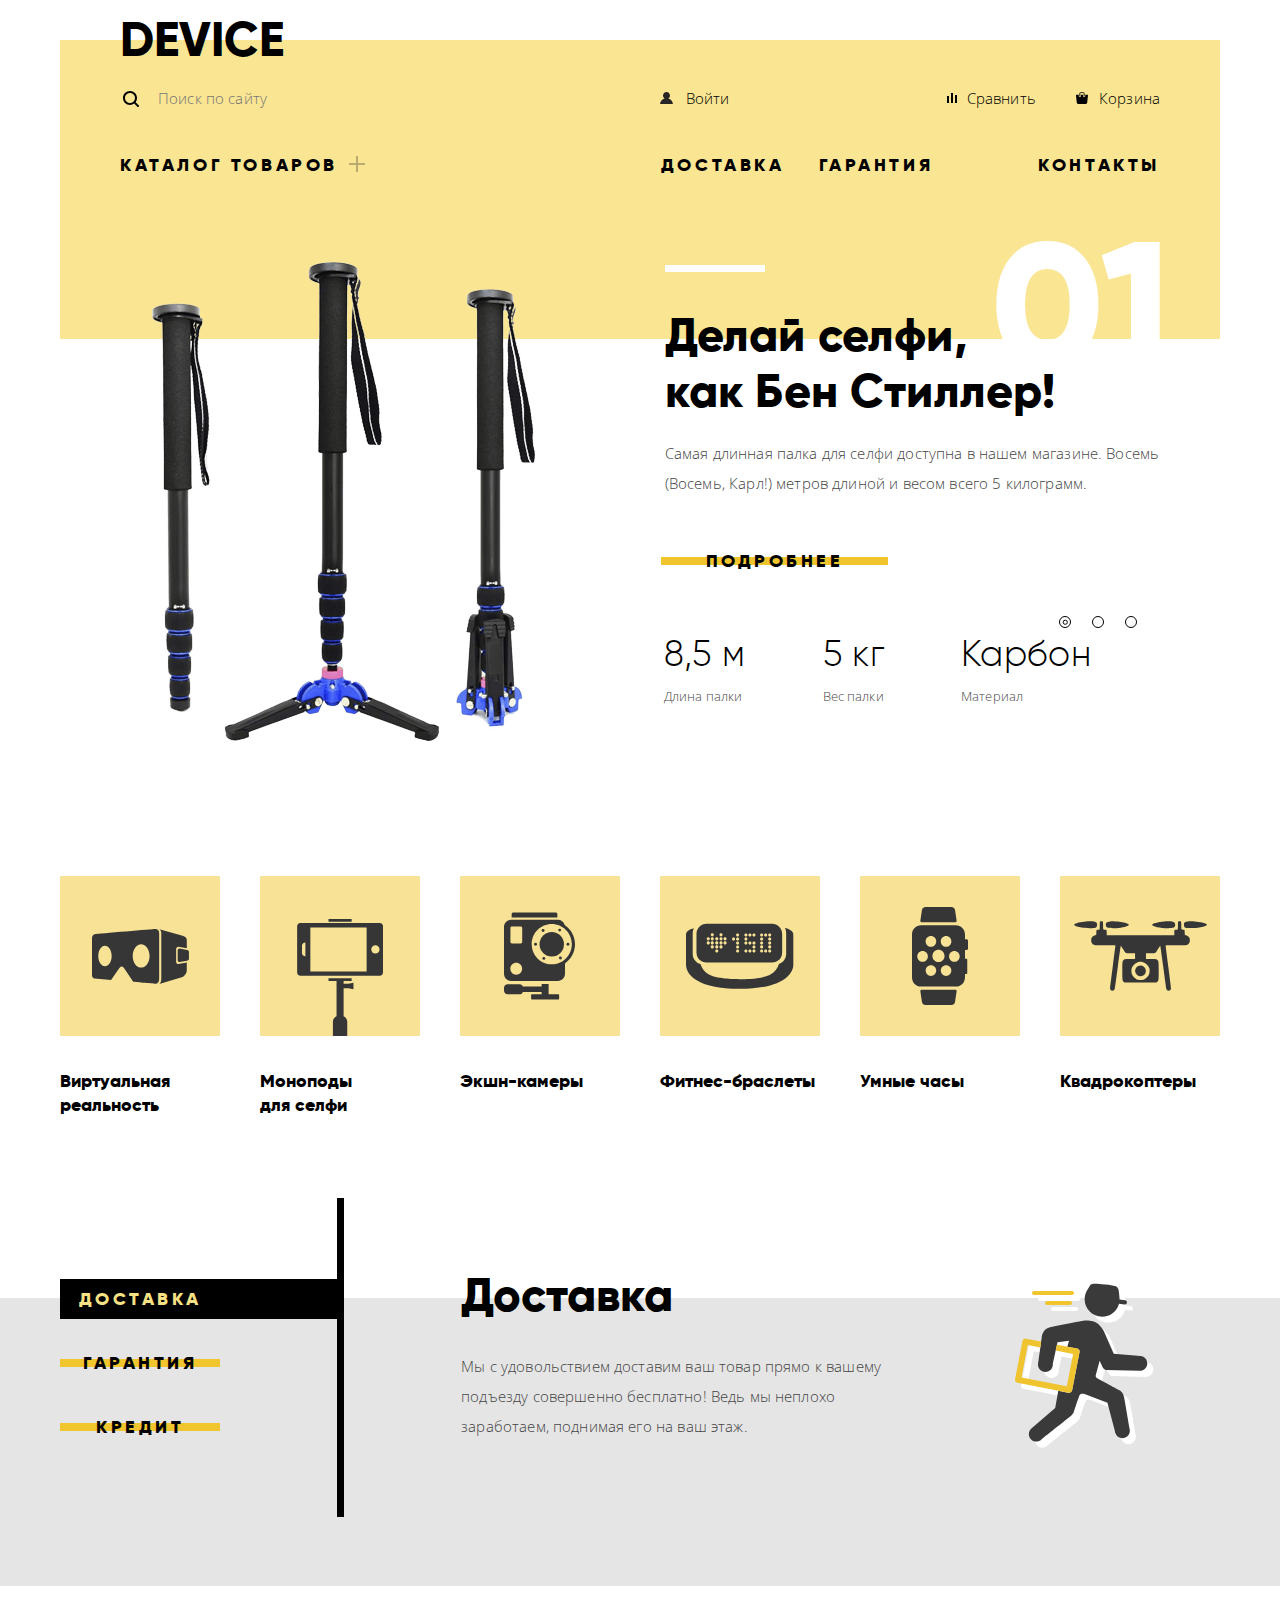
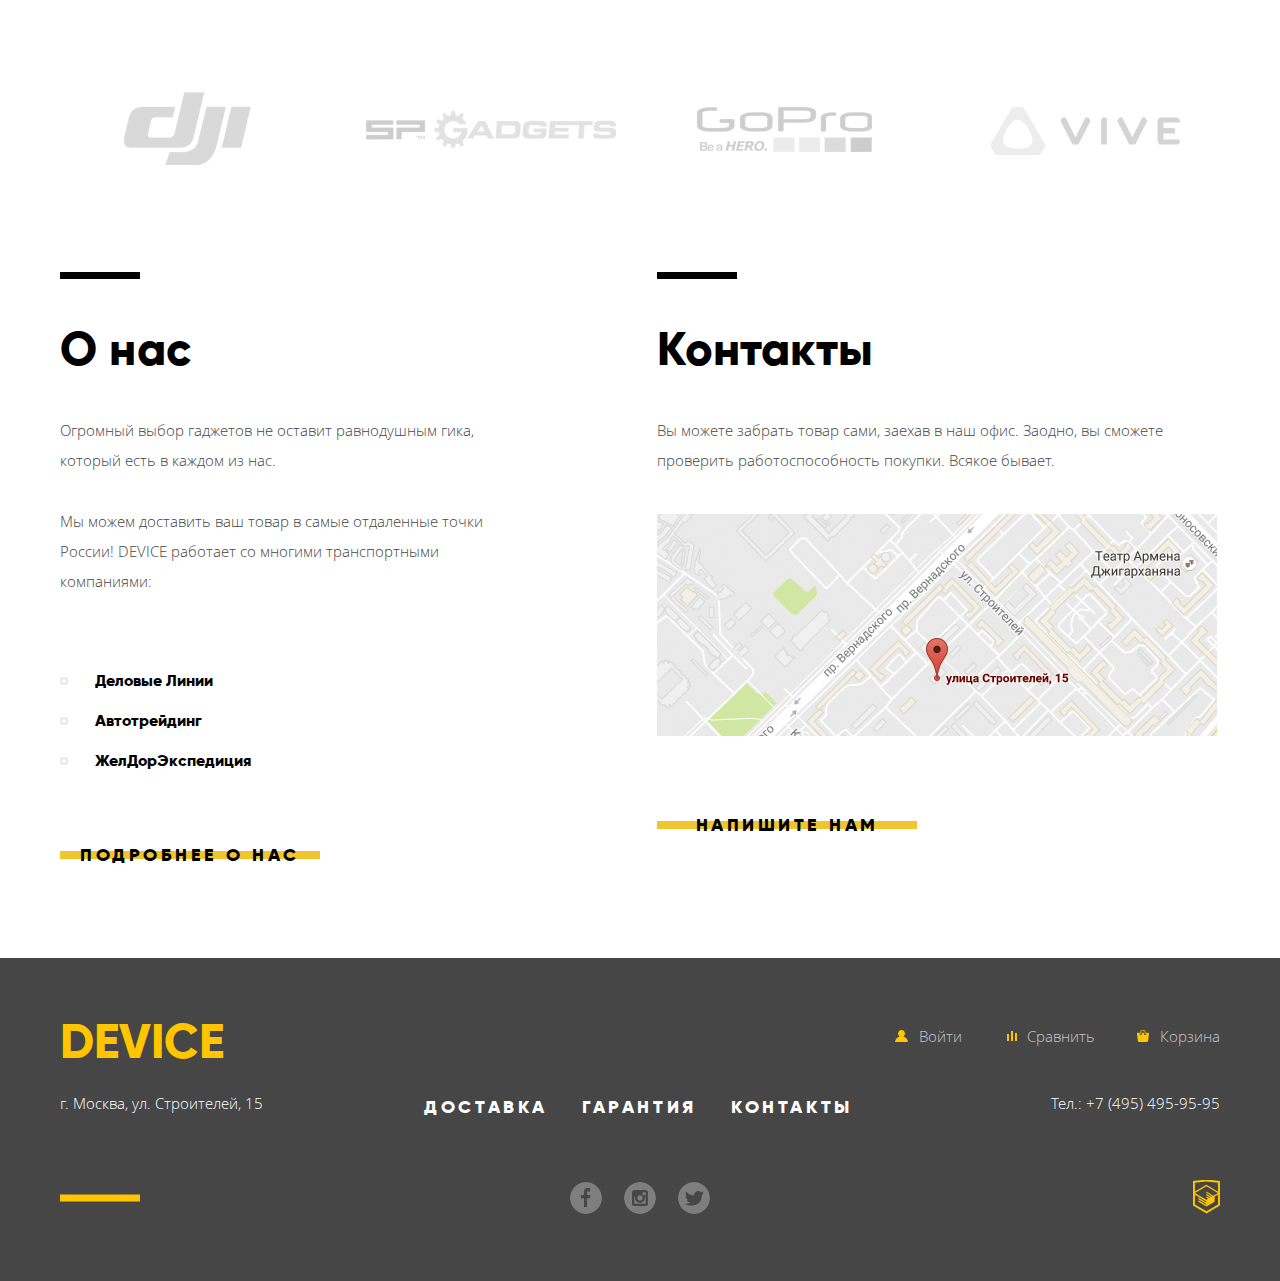
==== index.html @ 3848009c "remove pp" ====
<!DOCTYPE html>
<html lang="ru">

<head>
  <meta charset="utf-8">
  <title>HTML Academy: Девайс</title>
  <link href="css/normalize.css" rel="stylesheet">
  <link href="css/style.css" rel="stylesheet">
</head>

<body>
  <!--<img src="device-styleguide.png" style="position:absolute; left:50%;top: -157px; margin-left:-720px;opacity:0.5; z-index:999">-->
  <!--<img src="device-index.jpg" style="position:absolute; left:50%;top: 0;margin-left:-720px;opacity:0.5; z-index:999">-->
  <div class="inner">
    <header class="main-header">
      <div class="flex-container">
        <a class="page-header__logo logo">
          <h1>Device</h1>
        </a>
        <div class="navigation flex-container">
          <form class="search" name="search" method="POST" action="https://echo.htmlacademy.ru">
            <input type='text' name="search" class="search__input" id="search" required placeholder="Поиск по сайту">
            <button type="submit" class="search__button">Найти</button>
          </form>
          <div class="navigation__container flex-container">
            <ul class="user-menu flex-container">
              <li class="user-menu__login">
                <a href="#">Войти</a>
              </li>
            </ul>
            <ul class="products-menu flex-container">
              <li class="products-menu__item products-menu__item--compare">
                <a href="#">Сравнить</a>
              </li>
              <li class="products-menu__item products-menu__item--cart">
                <a href="#">Корзина</a>
              </li>
            </ul>
          </div>
        </div>
      </div>
      <nav class="main-nav flex-container">
        <div class="main-nav__catalog">
          <a href="catalog.html" class="main-nav__title">Каталог товаров</a>
          <div class="site-menu flex-container">
            <ul class="site-menu__column">
              <li class="site-menu__item">
                <a href="#">Виртуальная реальность</a>
              </li>
              <li class="site-menu__item">
                <a href="catalog.html">Моноподы для селфи</a>
              </li>
              <li class="site-menu__item">
                <a href="#">Экшн-камеры</a>
              </li>
            </ul>
            <ul class="site-menu__column">
              <li class="site-menu__item">
                <a href="#">Фитнес-браслеты</a>
              </li>
              <li class="site-menu__item">
                <a href="#">Умные часы</a>
              </li>
            </ul>
            <ul class="site-menu__column">
              <li class="site-menu__item">
                <a href="#">Квадрокоптеры</a>
              </li>
            </ul>
          </div>
        </div>
        <ul class="about flex-container">
          <li class="about__item">
            <a href="#">Доставка</a>
          </li>
          <li class="about__item">
            <a href="#">Гарантия</a>
          </li>
          <li class="about__item about__item--contacts">
            <a href="#">Контакты</a>
          </li>
        </ul>
      </nav>
    </header>
  </div>
  <main class="main">
    <div class="inner">
      <section class="slider">
        <span class="visually-hidden">Кпопки для перехода по слайдам</span>
        <input type="radio" id="btn-1" name="toggle" checked>
        <input type="radio" id="btn-2" name="toggle">
        <input type="radio" id="btn-3" name="toggle">
        <div class="slider__controls">
          <label class="slider__control" for="btn-1">
            <span class="visually-hidden">1</span>
          </label>
          <label class="slider__control" for="btn-2">
            <span class="visually-hidden">2</span>
          </label>
          <label class="slider__control" for="btn-3">
            <span class="visually-hidden">3</span>
          </label>
        </div>
        <div class="slider__inner">
          <div class="slider__items">
            <article class="slider__slide flex-container">
              <div class="slider__column slider__column--image">
                <img src="img/selfie-stick.png" alt="Самая длинная селфи-палка" width="384" height="486">
              </div>
              <div class="slider__column slider__column--content">
                <h2 class="slider__title">Делай селфи,
                  <br>как Бен Стиллер!
                </h2>
                <p class="slider__caption">Самая длинная палка для селфи доступна в нашем магазине. Восемь (Восемь, Карл!) метров длиной и весом всего
                  5 килограмм.
                </p>
                <a href="#" class="slider__link link">
                  <span>Подробнее</span>
                </a>
                <table class="slider__qualities">
                  <tbody>
                    <tr class="slider__quality">
                      <td class="slider__description">Длина палки</td>
                      <td class="slider__quantity">8,5 м</td>
                    </tr>
                    <tr class="slider__quality">
                      <td class="slider__description">Вес палки</td>
                      <td class="slider__quantity">5 кг</td>
                    </tr>
                    <tr class="slider__quality">
                      <td class="slider__description">Материал</td>
                      <td class="slider__quantity">Карбон</td>
                    </tr>
                  </tbody>
                </table>
              </div>
            </article>
            <article class="slider__slide flex-container">
              <div class="slider__column slider__column--image">
                <img src="img/fitness-weightloss.png" alt="Фитнес-браслет" width="345" height="485">
              </div>
              <div class="slider__column slider__column--content">
                <h2 class="slider__title">Худеем
                  <br>правильно!
                </h2>
                <p class="slider__caption">Мотивирующие фитнес-браслеты помогут найти в себе силы не пропускать занятия и соблюдать диету.
                </p>
                <a href="#" class="slider__link link">
                  <span>Подробнее</span>
                </a>
                <table class="slider__qualities">
                  <tbody>
                    <tr class="slider__quality">
                      <td class="slider__description">Без подзарядки</td>
                      <td class="slider__quantity">48 часов</td>
                    </tr>
                  </tbody>
                </table>
              </div>
            </article>
            <article class="slider__slide flex-container">
              <div class="slider__column slider__column--image">
                <img src="img/drone-bee.png" alt="Дрон с мощным лазером" width="526" height="334">
              </div>
              <div class="slider__column slider__column--content">
                <h2 class="slider__title">Порхает как бабочка, жалит как пчела!
                </h2>
                <p class="slider__caption">Этот обычный, на первый взгляд, квадрокоптер оснащен мощным лазером, замаскированным под стандартную камеру.
                </p>
                <a href="#" class="slider__link link">
                  <span>Подробнее</span>
                </a>
                <table class="slider__qualities">
                  <tbody>
                    <tr class="slider__quality">
                      <td class="slider__description">Дальность полета</td>
                      <td class="slider__quantity">800 м</td>
                    </tr>
                    <tr class="slider__quality">
                      <td class="slider__description">Радиус поражения</td>
                      <td class="slider__quantity">50 м</td>
                    </tr>
                  </tbody>
                </table>
              </div>
            </article>
          </div>
        </div>
      </section>
      <section class="popular">
        <ul class="popular__items flex-container">
          <li class="popular__item popular__item--vr">
            <a href="#" class="popular__caption">Виртуальная реальность</a>
          </li>
          <li class="popular__item popular__item--selfie">
            <a href="#" class="popular__caption">Моноподы для селфи</a>
          </li>
          <li class="popular__item popular__item--action">
            <a href="#" class="popular__caption">Экшн-камеры</a>
          </li>
          <li class="popular__item popular__item--fitness">
            <a href="#" class="popular__caption">Фитнес-браслеты</a>
          </li>
          <li class="popular__item popular__item--smart">
            <a href="#" class="popular__caption">Умные часы</a>
          </li>
          <li class="popular__item popular__item--drone">
            <a href="#" class="popular__caption">Квадрокоптеры</a>
          </li>
        </ul>
      </section>
    </div>
    <section class="services">
      <div class="inner flex-container">
        <input type="radio" id="services-1" name="toggle_services" checked>
        <input type="radio" id="services-2" name="toggle_services">
        <input type="radio" id="services-3" name="toggle_services">
        <div class="services__names">
          <label class="services__name link" for="services-1">
            <span>Доставка</span>
          </label>
          <label class="services__name link" for="services-2">
            <span>Гарантия</span>
          </label>
          <label class="services__name link" for="services-3">
            <span>Кредит</span>
          </label>
        </div>
        <div class="services__inner">
          <ul class="services__items">
            <li class="services__item services__item--delivery">
              <div class="services__content">
                <h3 class="services__title">Доставка</h3>
                <p class="services__caption">Мы с удовольствием доставим ваш товар прямо к вашему подъезду совершенно бесплатно! Ведь мы неплохо заработаем, поднимая его на ваш этаж.</p>
              </div>
            </li>
            <li class="services__item services__item--warranty">
              <div class="services__content">
                <h3 class="services__title">Гарантия</h3>
                <p class="services__caption">Если из-за возгорания купленного у нас товара у вас сгорит дом — не переживайте, мы выдадим вам новый. Товар, не дом, конечно же.</p>
              </div>
            </li>
            <li class="services__item services__item--loan">
              <div class="services__content">
                <h3 class="services__title">Кредит</h3>
                <p class="services__caption">Залезть в долговую яму стало проще! Кредитные консультанты подберут для вас наиболее выгодные условия кредита. Выгодные для нашего банка, разумеется.</p>
              </div>
            </li>
          </ul>
        </div>
      </div>
    </section>
    <div class="inner">
      <section class="logos">
        <a href="#" class="logos__link logos__link--dji">
          <img src="img/logo_dji.png" alt="Производитель Dji" width="260" height="100" class="logos__idle">
          <img src="img/logo_dji_color.png" alt="Производитель Dji" width="260" height="100" class="logos__active">
        </a>
        <a href="#" class="logos__link logos__link--sp">
          <img src="img/logo_sp.png" alt="Производитель s7 gadgets" width="260" height="100" class="logos__idle">
          <img src="img/logo_sp_color.png" alt="Производитель s7 gadgets" width="260" height="100" class="logos__active">
        </a>
        <a href="#" class="logos__link logos__link--gopro">
          <img src="img/logo_go_pro.png" alt="Производитель Go Pro" width="260" height="100" class="logos__idle">
          <img src="img/logo_go_pro_color.png" alt="Производитель Go Pro" width="260" height="100" class="logos__active">
        </a>
        <a href="#" class="logos__link logos__link--vive">
          <img src="img/logo_vive.png" alt="Производитель Vive" width="260" height="100" class="logos__idle">
          <img src="img/logo_vive_color.png" alt="Производитель Vive" width="260" height="100" class="logos__active">
        </a>
      </section>
      <section class="info">
        <section class="description">
          <h2 class="description__header">О нас</h2>
          <p class="description__content">Огромный выбор гаджетов не оставит равнодушным гика, который есть в каждом из нас.</p>
          <p class="description__content">Мы можем доставить ваш товар в самые отдаленные точки России! DEVICE работает со многими транспортными компаниями:</p>
          <ul class="description__list">
            <li class="description__item">
              <a href="#">Деловые Линии</a>
            </li>
            <li class="description__item">
              <a href="#">Автотрейдинг</a>
            </li>
            <li class="description__item">
              <a href="#">ЖелДорЭкспедиция</a>
            </li>
          </ul>
          <a href="#" class="link description__link">
            <span>Подробнее о нас</span>
          </a>
        </section>
        <section class="description">
          <h2 class="description__header">Контакты</h2>
          <p class="description__content">Вы можете забрать товар сами, заехав в наш офис. Заодно, вы сможете проверить работоспособность покупки. Всякое бывает.</p>
          <div class="description__map">
            <img src="img/map_small.png" alt="Офис компании по адресу: улица Строителей, 15" width="560" height="222">
          </div>
          <a href="#" class="link description__link">
            <span>Напишите нам</span>
          </a>
        </section>
      </section>
    </div>
  </main>
  <footer class="footer">
    <div class="inner">
      <section class="footer__products flex-container">
        <a class="footer__logo">
          <h2>Device</h2>
        </a>
        <ul class="footer__navigation">
          <li class="footer__navigation-item footer__navigation-item--login">
            <a href="#">Войти</a>
          </li>
          <li class="footer__navigation-item footer__navigation-item--compare">
            <a href="#">Сравнить</a>
          </li>
          <li class="footer__navigation-item footer__navigation-item--cart">
            <a href="#">Корзина</a>
          </li>
        </ul>
      </section>
      <section class="footer__about flex-container">
        <span class="footer__address">г. Москва, ул. Строителей, 15 </span>
        <ul class="footer__services flex-container">
          <li class="footer__services-item">
            <a href="#">Доставка</a>
          </li>
          <li class="footer__services-item">
            <a href="#">Гарантия</a>
          </li>
          <li class="footer__services-item">
            <a href="#">Контакты</a>
          </li>
        </ul>
        <span class="footer__tel">Тел.:
          <a href="tel:+74954959595">+7 (495) 495-95-95</a>
        </span>
      </section>
      <section class="footer__links flex-container">
        <ul class="footer__socials flex-container">
          <li class="footer__social footer__social--fb">
            <a href="#">
              <span class="visually-hidden">Facebook</span>
            </a>
          </li>
          <li class="footer__social footer__social--insta">
            <a href="#">
              <span class="visually-hidden">Instagram</span>
            </a>
          </li>
          <li class="footer__social footer__social--tw">
            <a href="#">
              <span class="visually-hidden">Twitter</span>
            </a>
          </li>
        </ul>
        <a href="https://htmlacademy.ru/intensive/htmlcss" class="footer__creator">
          <img src="img/logo_htmlacademy.svg" alt="Лого школы Htmlacademy" width="27" height="35">
        </a>
      </section>
    </div>
  </footer>
  <section class="modal modal--map">
    <button type="button" name="close_popup" class="close">
      <span class="visually-hidden">Закрыть попап</span>
    </button>
    <h2 class="visually-hidden">Как до нас добраться</h2>
    <img src="img/map.png" alt="Офис компании по адресу: улица Строителей, 15" width="960" height="559">
  </section>
  <section class="modal modal--feedback">
    <form class="feedback" name="feedback" method="POST" action="https://echo.htmlacademy.ru">
      <button type="button" name="close_popup" class="close">
        <span class="visually-hidden">Закрыть попап</span>
      </button>
      <div class="feedback__top flex-container">
        <label class="feedback__label">Ваше имя:
          <input id="name" class="feedback__input" type="text" name="name" placeholder="Имя Фамилия">
        </label>
        <label class="feedback__label">Ваш e-mail:
          <input id="email" class="feedback__input" type="email" name="email" placeholder="email@example.com">
        </label>
      </div>
      <label class="feedback__label">Текст письма:
        <textarea id="text" class="feedback__input" name="feedback_text" placeholder="В свободной форме"></textarea>
      </label>
      <button type="submit" class="feedback__link link">
        <span>Отправить</span>
      </button>
    </form>
  </section>
</body>
</html>
---- css/style.css ----
@font-face {
  font-family: 'Gilroy';
  src: url('../fonts/gilroyextrabold.woff2') format('woff2'), 
  url('../fonts/gilroyextrabold.woff') format('woff');
  font-weight: 800;
  unicode-range: U+0020-0491;
}

@font-face {
  font-family: 'Gilroy';
  src: url('../fonts/gilroylight.woff2') format('woff2'), 
  url('../fonts/gilroylight.woff') format('woff');
  font-weight: 300;
  unicode-range: U+0020-0491;
}

@font-face {
  font-family: 'Open Sans';
  src: url('../fonts/OpenSans-Regular.woff2') format('woff2'), 
  url('../fonts/OpenSans-Regular.woff') format('woff');
  font-weight: 400;
  unicode-range: U+0020-2212;
}

@font-face {
  font-family: 'Open Sans';
  src: url('../fonts/OpenSans-Light.woff2') format('woff2'), 
  url('../fonts/OpenSans-Light.woff') format('woff');
  font-weight: 300;
  unicode-range: U+0020-2212;
}

html {
  -webkit-box-sizing: border-box;
          box-sizing: border-box;
}

*,
*::before,
*::after {
  -webkit-box-sizing: inherit;
          box-sizing: inherit;
}

body {
  font-family: 'Gilroy', Arial, sans-serif;
  font-size: 18px;
  line-height: 24px;
  font-weight: 800;
  color: black;
  position: relative;
  min-width:1200px;
}

a {
  text-decoration: none;
  color: black;
}

.visually-hidden {
  position: absolute;
  clip: rect(0 0 0 0);
  width: 1px;
  height: 1px;
  margin: -1px;
  font-size: 0;
}

a:hover {
  opacity: 0.6;
}

a:active {
  opacity: 0.3;
}

.inner {
  max-width: 1200px;
  margin: 0 auto;
  padding: 0 20px;
}

.flex-container {
  display: -webkit-box;
  display: -ms-flexbox;
  display: flex;
  -webkit-box-pack: justify;
      -ms-flex-pack: justify;
          justify-content: space-between;
  -ms-flex-wrap: wrap;
      flex-wrap: wrap;
}

.logo h1,
.logo h2 {
  font-size: 48px;
  line-height: 48px;
  text-transform: uppercase;
  margin: 10px 0;
}

.logo:hover {
  color: rgba(0, 0, 0, 0.6);
}

.logo:active {
  color: rgba(0, 0, 0, 0.3);
}

.main-header {
  padding: 6px 60px 20px;
  position: relative;
  background-color: #F9E592;
  -webkit-box-shadow:inset 0px 40px white;
          box-shadow:inset 0px 40px white;
}

.navigation {
  font-family: 'Open Sans', Arial, sans-serif;
  font-weight: 300;
  font-size: 15px;
  line-height: 30px;
  color: black;
  letter-spacing: 0.15px;
  width: 100%;
  padding: 0px 0 1px;
}

.search {
  width: 42.4%;
  position: relative;
  display: -webkit-box;
  display: -ms-flexbox;
  display: flex;
}

.search:before {
  position: absolute;
  width: 16px;
  height: 16px;
  content: "";
  left: 3px;
  top: 50%;
  -webkit-transform: translateY(-50%);
      -ms-transform: translateY(-50%);
          transform: translateY(-50%);
  background-image: url(../img/search.svg);
  background-size: cover;
  background-repeat: no-repeat;
}

.navigation__container {
  width: 48%;
  padding-top: 9px;
}

.search__input {
  color: black;
  border: 0;
  background-color: transparent;
  font-family: 'Open Sans', Arial, sans-serif;
  font-weight: 300;
  font-size: 15px;
  line-height: 30px;
  letter-spacing: 0.15px;
  padding: 0 0 0 38px;
  -webkit-box-flex: 1;
      -ms-flex-positive: 1;
          flex-grow: 1;
  height: 49px;
  border-bottom: 2px solid transparent;
}

.search__button {
  border: 2px solid black;
  height: 49px;
  font-family: 'Open Sans';
  font-size: 15px;
  line-height: 30px;
  color: black;
  background-color: transparent;
  outline: none;
  min-width: 85px;
  display: none;
  cursor: pointer;
}
.search__input:focus, 
.search__input:valid {
  border-bottom-color:black;
  outline: none;
}

.search__input:focus+.search__button {
  display: block;
}

.search__input:valid+.search__button {
  display: block;
}

.search__input::-webkit-input-placeholder,
.search__input::-moz-placeholder,
.search__input:-ms-input-placeholder,
.search__input:-moz-placeholder {
  color: rgba(0, 0, 0, 0.3);
}

.search__input:hover::-webkit-input-placeholder,
.search__input:hover::-moz-placeholder,
.search__input:hover:-ms-input-placeholder,
.search__input:hover:-moz-placeholder {
  color: rgba(0, 0, 0, 0.6);
}

.user-menu,
.products-menu {
  list-style: none;
  padding: 0;
  margin: 0;
}

.products-menu__item a{
  padding-left: 23px;
  margin-left: 40px;
  position: relative;
}

.products-menu__item a:before {
  position: absolute;
  left: 0;
  top: 50%;
  -webkit-transform: translateY(-50%);
      -ms-transform: translateY(-50%);
          transform: translateY(-50%);
  background-size: cover;
  background-repeat: no-repeat;
  content: "";
}

.products-menu__item--compare a:before {
  background-image: url(../img/compare.svg);
  width: 10px;
  height: 10px;
  left: 3px;
}

.products-menu__item--cart a:before {
  background-image: url(../img/cart.svg);
  width: 12px;
  height: 12px;
}

.user-menu__login a{
  padding-left: 25px;
  margin-right: 40px;
  position: relative;
}

.navigation__account a{
  padding-left: 25px;
  margin-right: 20px;
  position: relative;
}

.user-menu__login a:before,
.navigation__account a:before {
  position: absolute;
  left: -1px;
  top: 50%;
  -webkit-transform: translateY(-50%);
      -ms-transform: translateY(-50%);
          transform: translateY(-50%);
  background-size: cover;
  background-repeat: no-repeat;
  content: "";
  background-image: url(../img/user.svg);
  width: 13px;
  height: 12px;
}

.main-nav {
  font-size: 18px;
  line-height: 24px;
  padding: 29px 0;
}

.main-nav__title,
.about__item {
  text-transform: uppercase;
  letter-spacing: 3.6px;
}

.main-nav__title {
  position: relative;
  padding-right: 27px
}

.main-nav__title::after {
  position: absolute;
  right: 0;
  top: 47%;
  -webkit-transform: translateY(-50%);
      -ms-transform: translateY(-50%);
          transform: translateY(-50%);
  content: "";
  width: 16px;
  height: 16px;
  background-image: url(../img/plus.svg);
  background-repeat: no-repeat;
  background-size: cover;
}

.main-nav__catalog {
  width: 40%;
  position: relative;
}

.about {
  width: 48%;
}

.about,
.site-menu__column {
  list-style: none;
  padding: 0;
  margin: 0;
}

.about__item--contacts {
  margin-left: 71px;
}

.site-menu {
  font-family: 'Open Sans', Arial, sans-serif;
  font-weight: 300;
  font-size: 15px;
  line-height: 36px;
  letter-spacing: 0.15px;
  position: absolute;
  left: -60px;
  right: -60px;
  top: 100%;
  width: 100vw;
  max-width: 1160px;
  background-color: #F9E592;
  -webkit-box-pack: start;
      -ms-flex-pack: start;
          justify-content: flex-start;
  padding: 20px 60px 33px;
  display: none;
}

.site-menu__column {
  padding-right: 60px;
  min-width: 200px;
}

.main-nav__catalog:hover .site-menu {
  display: -webkit-box;
  display: -ms-flexbox;
  display: flex;
  z-index: 200;
}

.main {
  position: relative;
  z-index: 10;
}

.slider {
  position: relative;
  box-shadow: inset 0px 113px 0 #F9E592;
}

.slider input[type=radio] {
  display: none;
}

.slider__inner {
  overflow: hidden;
}

.slider__items {
  width: 300%;
  -webkit-transition: -webkit-transform 0.8s ease;
  transition: -webkit-transform 0.8s ease;
  -o-transition: transform 0.8s ease;
  transition: transform 0.8s ease;
  transition: transform 0.8s ease, -webkit-transform 0.8s ease;
  display: -webkit-box;
  display: -ms-flexbox;
  display: flex;
  counter-reset: slide 0;
}

.slider__slide {
  padding: 0 50px 0 60px;
  position: relative;
  display: -webkit-inline-box;
  display: -ms-inline-flexbox;
  display: inline-flex;
  width: 1160px;
}

.slider__slide:after {
  position: absolute;
  font-size: 179px;
  line-height: 179px;
  color: white;
  position: absolute;
  right: 48px;
  top: -10px;
  counter-increment: slide;
  content: "0" counter(slide);
}

.slider__column {
  width: 48.5%;
  position: relative;
}

.slider__column--image {
  width: 42.5%;
  display: -webkit-box;
  display: -ms-flexbox;
  display: flex;
  -webkit-box-align: center;
      -ms-flex-align: center;
          align-items: center;
  -webkit-box-pack: center;
      -ms-flex-pack: center;
          justify-content: center;
  margin-top: -44px;
}

.slider__column--content {
  padding-right: 10px;
  padding-top: 60px;
}

.slider__title {
  font-size: 47px;
  line-height: 56px;
  letter-spacing: 0.17px;
  margin: 21px 0 19px;
  padding-left: 4px;
  position: relative;
  z-index: 50;
}

.slider__title:before {
  position: absolute;
  left: 4px;
  top: -42px;
  width: 100px;
  height: 7px;
  background-color: white;
  content: "";
}

.slider__caption {
  font-family: 'Open Sans', Arial, sans-serif;
  font-weight: 300;
  font-size: 15px;
  line-height: 30px;
  letter-spacing: 0.15px;
  color: #464646;
  margin: 10px 0 51px;
  padding-left: 4px;
}

.slider__qualities {
  margin: 54px 0;
  width: 100%;
}

.slider__qualities tbody {
  display: -webkit-box;
  display: -ms-flexbox;
  display: flex;
}

.slider__quality {
  display: -webkit-box;
  display: -ms-flexbox;
  display: flex;
  -webkit-box-orient: vertical;
  -webkit-box-direction: reverse;
      -ms-flex-direction: column-reverse;
          flex-direction: column-reverse;
  margin-right: 75px;
}

.slider__quality:last-child {
  margin-right: 0;
}

.slider__description {
  font-family: 'Open Sans', Arial, sans-serif;
  font-weight: 300;
  font-size: 13px;
  line-height: 20px;
  letter-spacing: 0.13px;
  color: #464646;
  padding-top: 7px;
  display: inline-block;
  vertical-align: top;
}

.slider__quantity {
  font-family: 'Gilroy', Arial, sans-serif;
  font-weight: 300;
  font-size: 36px;
  line-height: 48px;
  letter-spacing: 0.36px;
  display: inline-block;
  vertical-align: top;
}

.slider__controls {
  position: absolute;
  bottom: 191px;
  right: 83px;
  display: -webkit-box;
  display: -ms-flexbox;
  display: flex;
  list-style: none;
  margin: 0;
  z-index: 100;
}

.slider__control {
  border-radius: 50%;
  border: 1px solid #000000;
  width: 12px;
  height: 12px;
  padding: 0;
  position: relative;
  display: block;
  margin-left: 21px;
  cursor: pointer;
}

.slider__control:before {
  width: 4.5px;
  height: 4.5px;
  border-radius: 50%;
  border: 1px solid #000000;
  position: absolute;
  top: 50%;
  left: 50%;
  -webkit-transform: translate(-50%, -50%);
      -ms-transform: translate(-50%, -50%);
          transform: translate(-50%, -50%);
  content: "";
  opacity: 0;
}

#btn-1:checked~.slider__controls .slider__control[for="btn-1"]:before,
#btn-2:checked~.slider__controls .slider__control[for="btn-2"]:before,
#btn-3:checked~.slider__controls .slider__control[for="btn-3"]:before {
  opacity: 1;
}

#btn-1:checked~.slider__inner .slider__items {
  -webkit-transform: translate(0);
      -ms-transform: translate(0);
          transform: translate(0);
}

#btn-2:checked~.slider__inner .slider__items {
  -webkit-transform: translate(-1160px);
      -ms-transform: translate(-1160px);
          transform: translate(-1160px);
}

#btn-3:checked~.slider__inner .slider__items {
  -webkit-transform: translate(-2320px);
      -ms-transform: translate(-2320px);
          transform: translate(-2320px);
}

.link {
  font-size: 18px;
  line-height: 24px;
  position: relative;
  text-transform: uppercase;
  padding: 0 45px;
  letter-spacing: 3.5px;
  cursor: pointer;
  border: 0;
  background: transparent;
  text-align: center;
}

.link:before {
  position: absolute;
  top: 50%;
  -webkit-transform: translateY(-50%);
      -ms-transform: translateY(-50%);
          transform: translateY(-50%);
  left: 0;
  right: 0;
  width: 100%;
  height: 8px;
  background-color: #F0C52E;
  content: "";
  z-index: 20;
  -webkit-transition: height 0.2s;
  -o-transition: height 0.2s;
  transition: height 0.2s;
}

.link span {
  position: relative;
  z-index: 30;
}

.link:hover {
  color: black;
  opacity: 1;
}

.link:active {
  color: rgba(0, 0, 0, 0.3);
  opacity: 1;
}

.link:hover:before {
  height: 40px;
}

.popular {
  padding: 30px 0;
}

.popular__items {
  list-style: none;
  padding-left: 0;
  margin: 27px 0;
  -webkit-box-align: start;
      -ms-flex-align: start;
          align-items: flex-start;
}

.popular__item {
  position: relative;
  display: inline-block;
  vertical-align: top;
  max-width: 160px;
}

.popular__item:before {
  width: 160px;
  height: 160px;
  background-color: rgba(240, 197, 46, 0.5);
  content: "";
  display: block;
  position: absolute;
  top: 0;
  left: 0;
  right: 0;
}

.popular__item:after {
  content: "";
  display: block;
  background-repeat: no-repeat;
  background-size: 100%;
  position: absolute;
  width: 160px;
  height: 160px;
  top: 0;
  left: 0;
  right: 0;
}

.popular__item--vr:after {
  background-image: url(../img/vr.svg);
  background-size: 97px 55px;
  background-position: center;
}

.popular__item--selfie:after {
  background-image: url(../img/selfie-sticks.svg);
  background-size: 87px 117px;
  background-position: bottom;
}

.popular__item--action:after {
  background-image: url(../img/action-cameras.svg);
  background-size: 72px 88px;
  background-position: center;
}

.popular__item--fitness:after {
  background-image: url(../img/fitness-watch.svg);
  background-size: 108px 66px;
  background-position: center;
}

.popular__item--smart:after {
  background-image: url(../img/smart-watch.svg);
  background-size: 57px 98px;
  background-position: center;
}

.popular__item--drone:after {
  background-image: url(../img/drone.svg);
  background-size: 133px 70px;
  background-position: center;
}

.popular__item:hover:before {
  background-color: rgba(240, 197, 46, 1);
}

.popular__item:active:before {
  background-color: rgba(240, 197, 46, 1);
}

.popular__item:active:after {
  opacity: 0.3;
}

.popular__caption {
  font-size: 18px;
  line-height: 24px;
  padding-top: 193px;
  display: block;
  width: 160px;
  position: relative;
  z-index: 30;
}

.services {
  position: relative;
  margin: 24px 0 77px;
  background-color: #E5E5E5;
  padding-bottom: 69px;
  -webkit-box-shadow: inset 0px 100px white;
          box-shadow: inset 0px 100px white;
}

.services .inner {
  position: relative;
  z-index: 10;
  -ms-flex-wrap: nowrap;
      flex-wrap: nowrap;
}

.services input[type=radio] {
  display: none;
}

.services__names {
  width: 24.5%;
  border-right: 7px solid black;
  display: -webkit-box;
  display: -ms-flexbox;
  display: flex;
  -webkit-box-pack: center;
      -ms-flex-pack: center;
          justify-content: center;
  -webkit-box-orient: vertical;
  -webkit-box-direction: normal;
      -ms-flex-direction: column;
          flex-direction: column;
  -ms-flex-negative: 0;
      flex-shrink: 0;
  padding-top: 11px;
  overflow: hidden;
}

.services__inner {
  overflow: hidden;
  -webkit-box-flex: 1;
      -ms-flex-positive: 1;
          flex-grow: 1;
}

.services__items {
  width: 300%;
  -webkit-transition: -webkit-transform 0.8s ease;
  transition: -webkit-transform 0.8s ease;
  -o-transition: transform 0.8s ease;
  transition: transform 0.8s ease;
  transition: transform 0.8s ease, -webkit-transform 0.8s ease;
  display: -webkit-box;
  display: -ms-flexbox;
  display: flex;
  list-style: none;
  padding: 0;
  margin: 0;
}

.services__item {
  position: relative;
  display: -webkit-inline-box;
  display: -ms-inline-flexbox;
  display: inline-flex;
  width: 876px;
  -webkit-box-pack: justify;
      -ms-flex-pack: justify;
          justify-content: space-between;
}

.services__title {
  font-size: 47px;
  line-height: 48px;
  margin: 46px 0 32px;
}

.services__caption {
  font-family: 'Open Sans', Arial, sans-serif;
  font-weight: 300;
  font-size: 15px;
  line-height: 30px;
  letter-spacing: 0.15px;
  color: #464646;
}

.services__content {
  background-repeat: no-repeat;
  background-position: 91% 55%;
  padding: 27px 300px 61px 117px;
}

.services__item--delivery .services__content {
  background-image: url(../img/delivery.svg);
}

.services__item--warranty .services__content {
  background-image: url(../img/warranty.svg);
}

.services__item--loan .services__content {
  background-image: url(../img/loan.svg);
}

.services__name {
  display: inline-block;
  vertical-align: top;
  width: 160px;
  padding: 0;
  text-align: center;
  margin: 20px 0;
}

.services__name:after {
  position: absolute;
  top: 50%;
  -webkit-transform: translateY(-50%);
      -ms-transform: translateY(-50%);
          transform: translateY(-50%);
  left: 0;
  right: 0;
  width: 300px;
  height: 40px;
  background-color: #000000;
  content: "";
  z-index: 20;
  -webkit-transition: opacity 0.2s;
  -o-transition: opacity 0.2s;
  transition: opacity 0.2s;
  opacity: 0;
}

#services-1:checked~.services__names .services__name[for="services-1"],
#services-2:checked~.services__names .services__name[for="services-2"],
#services-3:checked~.services__names .services__name[for="services-3"] {
  color: #f7e184;
}

#services-1:checked~.services__names .services__name[for="services-1"]:after,
#services-2:checked~.services__names .services__name[for="services-2"]:after,
#services-3:checked~.services__names .services__name[for="services-3"]:after {
  opacity: 1;
}

#services-1:checked~.services__inner .services__items {
  -webkit-transform: translate(0);
      -ms-transform: translate(0);
          transform: translate(0);
}

#services-2:checked~.services__inner .services__items {
  -webkit-transform: translate(-876px);
      -ms-transform: translate(-876px);
          transform: translate(-876px);
}

#services-3:checked~.services__inner .services__items {
  -webkit-transform: translate(-1752px);
      -ms-transform: translate(-1752px);
          transform: translate(-1752px);
}

.logos {
  padding: 17px 0 29px;
  display: -webkit-box;
  display: -ms-flexbox;
  display: flex;
  -webkit-box-pack: justify;
      -ms-flex-pack: justify;
          justify-content: space-between;
}

.logos__link {
  display: inline-block;
  vertical-align: top;
  width: 260px;
  height: 100px;
}

.logos__active {
  display: none;
}

.logos__link:hover .logos__active {
  display: block;
}

.logos__link:hover, .logo:active{
  opacity: 1;
}

.logos__link:hover .logos__idle {
  display: none;
}

.info {
  display: -webkit-box;
  display: -ms-flexbox;
  display: flex;
  -webkit-box-pack: justify;
      -ms-flex-pack: justify;
          justify-content: space-between;
  padding: 43px 0 91px;
}

.description {
  width: 48.5%;
}

.description__header {
  font-size: 47px;
  line-height: 48px;
  letter-spacing: 0.21px;
  margin: 20px 0 42px;
  padding-top: 53px;
  position: relative;
  padding-right: 88px;
}

.description__header::before {
  content: "";
  width: 80px;
  height: 7px;
  background-color: black;
  position: absolute;
  left: 0;
  top: 0;
}

.description__content {
  font-family: 'Open Sans', Arial, sans-serif;
  font-weight: 300;
  font-size: 15px;
  line-height: 30px;
  color: #464646;
  margin: 31px 0;
  padding-right: 88px;
}

.description:last-child .description__content {
  padding-right: 30px;
}

.description__list {
  font-size: 16px;
  line-height: 40px;
  list-style-type: none;
  margin: 65px 0 62px;
  padding: 0;
}

.description__item {
  padding-left: 35px;
  position: relative;
}

.description__item:before {
  position: absolute;
  left: 0;
  top: 50%;
  -webkit-transform: translateY(-50%);
      -ms-transform: translateY(-50%);
          transform: translateY(-50%);
  width: 8px;
  height: 8px;
  border: 2px solid #E5E5E5;
  border-radius: 50%;
  content: "";
}

.description__link {
  max-width: 260px;
  display: block;
  padding: 0;
  text-align: center;
}

.description__map {
  max-height: 222px;
  overflow: hidden;
  margin: 39px 0 77px;
  position: relative;
}

.footer {
  background-color: #464646;
  color: white;
  margin: 0;
}

.footer a {
  color: white;
}

.footer__logo h2 {
  font-size: 48px;
  line-height: 48px;
  text-transform: uppercase;
  color: #FFC600;
  margin: 0;
}

.footer__logo:hover h2 {
  color: rgba(255, 198, 0, 0.6);
}

.footer__logo:active h2 {
  color: rgba(255, 198, 0, 0.3);
}

.footer__products {
  padding: 60px 0 22px;
  -webkit-box-align: start;
      -ms-flex-align: start;
          align-items: flex-start
}

.footer__navigation {
  list-style: none;
  padding: 0;
  margin: 0;
  font-family: 'Open Sans', Arial, sans-serif;
  font-weight: 300;
  font-size: 15px;
  line-height: 36px;
  display: -webkit-box;
  display: -ms-flexbox;
  display: flex;
  width: 50%;
  -ms-flex-wrap: wrap;
      flex-wrap: wrap;
  -webkit-box-pack: end;
      -ms-flex-pack: end;
          justify-content: flex-end;
}

.footer__navigation-item a {
  color: rgba(255, 255, 255, 0.7);
}

.footer__navigation-item a:hover {
  color: rgba(255, 255, 255, 1);
}

.footer__navigation-item a:active {
  color: rgba(255, 255, 255, 0.3);
}

.footer__navigation-item a{
  position: relative;
  padding-left: 23px;
  margin-left: 42px;
  display: block;
}

.footer__navigation-item--logout a{
  padding-left: 0;
  margin-left: 21px
}

.footer__navigation-item a:before{
  position: absolute;
  left: 0;
  top: 50%;
  -webkit-transform: translateY(-50%);
      -ms-transform: translateY(-50%);
          transform: translateY(-50%);
  background-size: cover;
  background-repeat: no-repeat;
  content: "";
}

.footer__navigation-item--login a:before,
.footer__navigation-item--account a:before {
  background-image: url(../img/user--yellow.svg);
  width: 13px;
  height: 12px;
  left: -1px;
}

.footer__navigation-item--compare a:before {
  background-image: url(../img/compare--yellow.svg);
  width: 10px;
  height: 10px;
  left: 3px;
}

.footer__navigation-item--cart a:before {
  background-image: url(../img/cart--yellow.svg);
  width: 12px;
  height: 12px;
}

.footer__address,
.footer__tel {
  font-family: 'Open Sans', Arial, sans-serif;
  font-weight: 300;
  font-size: 15px;
  line-height: 30px;
}

.footer__services {
  list-style: none;
  padding: 0;
  margin: 0;
  text-transform: uppercase;
  letter-spacing: 3.6px;
  -ms-flex-item-align: center;
      -ms-grid-row-align: center;
      align-self: center;
  margin-right: 37px;
  margin-top: 7px;
}

.footer__services-item {
  padding: 0 17px;
}

.footer__services-item a:hover {
  color: rgba(255, 255, 255, 0.6);
}

.footer__services-item a:active {
  color: rgba(255, 255, 255, 0.3);
}

.footer__links {
  -webkit-box-pack: center;
      -ms-flex-pack: center;
          justify-content: center;
  position: relative;
  padding: 63px 0 67px;
}

.footer__links:before {
  position: absolute;
  left: 0;
  top: 49%;
  -webkit-transform: translateY(-50%);
      -ms-transform: translateY(-50%);
          transform: translateY(-50%);
  width: 80px;
  height: 7px;
  background-color: #FFC600;
  content: "";
}

.footer__socials {
  list-style: none;
  padding: 0;
  margin: 0;
}

.footer__social {
  padding: 0 11px;
}

.footer__social a {
  width: 32px;
  height: 32px;
  border-radius: 50%;
  opacity: 0.3;
  background-repeat: no-repeat;
  background-position: center;
  display: block;
}

.footer__social a:hover {
  opacity: 0.6;
}

.footer__social a:active {
  opacity: 0.1;
}

.footer__social--fb a {
  background-image: url(../img/logo_fb.svg);
}

.footer__social--insta a {
  background-image: url(../img/logo_insta.svg);
}

.footer__social--tw a {
  background-image: url(../img/logo_tw.svg);
}

.footer__creator {
  position: absolute;
  right: 0;
  top: 50%;
  -webkit-transform: translateY(-50%);
      -ms-transform: translateY(-50%);
          transform: translateY(-50%);
}

.footer__creator:hover {
  opacity: 0.6;
}

.footer__creator:active {
  opacity: 0.3;
}

.feedback {
  padding: 94px 100px 86px;
}

.feedback__label {
  width: 100%;
  display: block;
  margin-bottom: 34px;
  font-size: 18px;
  line-height: 24px;
}

.feedback__top .feedback__label {
  width: 47.5%;
}

.feedback__input {
  background-color: rgba(229, 229, 229, 0.5);
  font-family: 'Open Sans', Arial, sans-serif;
  font-weight: 400;
  font-size: 15px;
  line-height: 30px;
  border: 0;
  color: rgba(70, 70, 70, 0.4);
  display: block;
  width: 100%;
  margin-top: 8px;
  padding: 7px 20px 11px;
}

.feedback__input:hover {
  background-color: rgba(229, 229, 229, 0.8);
}

.feedback__input:focus {
  background-color: white;
  -webkit-box-shadow: 0 0 0 3px rgba(240, 197, 46, 0.5);
          box-shadow: 0 0 0 3px rgba(240, 197, 46, 0.5);
  outline: none;
  color: rgba(70, 70, 70, 1);
}

.feedback__input:invalid {
  background-color: rgba(237, 181, 181, 0.5);
  color: rgba(70, 70, 70, 0.4);
}

textarea.feedback__input {
  resize: none;
  height: 156px;
}

.feedback__link {
  border: 0;
  margin-top: 14px;
  width: 200px;
  font-weight: 800;
  text-align: center;
  padding: 0 34px;
}

.close {
  width: 55px;
  height: 55px;
  border-radius: 50%;
  background-image: url(../img/close.svg);
  background-repeat: no-repeat;
  background-size: cover;
  opacity: 0.5;
  cursor: pointer;
  border: 0;
  position: absolute;
  right: 22px;
  top: 22px;
}

.close:hover {
  opacity: 1;
}

.close:active {
  opacity: 0.3;
}

.page-title {
  font-size: 47px;
  line-height: 48px;
  letter-spacing: 0.65px;
  padding: 17px 60px 10px;
  margin: 20px 0 0;
}

.breadcrumbs {
  padding: 14px 60px;
}

.breadcrumbs__list {
  list-style: none;
  padding: 0;
  margin: 0;
  font-family: 'Open Sans', Arial, sans-serif;
  font-weight: 300;
  font-size: 14px;
  line-height: 24px;
  letter-spacing: 0.14px;
  color: rgba(0, 0, 0, 0.3);
  -webkit-box-pack: start;
      -ms-flex-pack: start;
          justify-content: flex-start;
}

.breadcrumbs__list a {
  color: rgba(0, 0, 0, 0.3);
}

.breadcrumbs__list a:hover {
  color: rgba(0, 0, 0, 0.6);
}

.breadcrumbs__list a:focus {
  color: rgba(0, 0, 0, 0.1);
}

.breadcrumbs__item {
  padding-right: 20px;
  margin-right: 17px;
  position: relative;
}

.breadcrumbs__item:after {
  position: absolute;
  right: 4px;
  top: 50%;
  -webkit-transform: translateY(-50%) rotate(-45deg);
      -ms-transform: translateY(-50%) rotate(-45deg);
          transform: translateY(-50%) rotate(-45deg);
  width: 5px;
  height: 5px;
  -webkit-box-shadow: 1px 1px 0 0 black;
          box-shadow: 1px 1px 0 0 black;
  content: "";
}

.breadcrumbs__item:last-child::after {
  display: none;
}

.products {
  margin: 32px 0 0;
  display: flex;
}

.products .inner{
  -ms-flex-wrap: nowrap;
      flex-wrap: nowrap;
  padding: 0;
}

.products:before {
  flex-grow: 1;
  background-color: #DBDBDB;
  height: 70px;
  content: "";
  z-index: 20;
}

.products:after {
  flex-grow: 1;
  background-color: #EBEBEB;
  height: 70px;
  content: "";
}

.products__bottom .inner {
  width: 100%;
}

.filters__title,
.sorting__title {
  font-size: 16px;
  line-height: 24px;
  letter-spacing: 3.5px;
  text-transform: uppercase;
  font-weight: 800;
  margin: 0;
}

.filters {
  background-color: #EFEFEF;
  width: 28.2%;
  position: relative;
}

.filters:before {
  flex-grow: 1;
  background-color: #EFEFEF;
  height: 100%;
  position: absolute;
  right: 100%;
  width: 9999px;
  top: 0;
  content: "";
}

.filters__title {
  padding: 5px 60px 5px 60px;
  display: -webkit-box;
  display: -ms-flexbox;
  display: flex;
  -webkit-box-align: center;
      -ms-flex-align: center;
          align-items: center;
  min-height: 70px;
  position: relative;
  background-color: #DBDBDB;
}

.filters__form {
  margin: 0;
  padding: 34px 67px 44px 60px;
}

.filters fieldset {
  border: 0;
  margin: 0;
  padding: 0;
}

.results {
  -webkit-box-flex: 1;
      -ms-flex-positive: 1;
          flex-grow: 1;
}

.catalog__caption {
  font-size: 18px;
  line-height: 24px;
  letter-spacing: 0.18px;
  position: relative;
  padding-top: 12px;
  width: 100%;
  display: inline-block;
  vertical-align: top;
  margin-top: 35px;
  margin-bottom: 14px;
}

.catalog__caption:before {
  height: 2px;
  background-color: black;
  width: 100%;
  content: "";
  position: absolute;
  top: 0;
  left: 0;
  right: 0;
}

.catalog__label {
  font-family: 'Open Sans', Arial, sans-serif;
  font-weight: 300;
  font-size: 14px;
  line-height: 35px;
  letter-spacing: 0.14px;
  display: block;
  position: relative;
}

.range {
  padding: 21px 0 10px;
}

.range__line {
  width: 100%;
  display: inline-block;
  vertical-align: top;
  position: relative;
  height: 2px;
  background-color: #DBDBDB;
}

.range__line:before {
  position: absolute;
  left: 0;
  top: 0;
  bottom: 0;
  height: 2px;
  width: 53%;
  background-color: #91C92F;
  content: "";
}

.range__button {
  position: absolute;
  left: -6px;
  top: 50%;
  -webkit-transform: translateY(-50%);
      -ms-transform: translateY(-50%);
          transform: translateY(-50%);
  content: "";
  width: 20px;
  height: 22px;
  background-image: url(../img/range_btn.svg);
  background-size: cover;
  background-repeat: no-repeat;
}

.range__button--max {
  left: 53%;
}

.range__button:active {
  background-image: url(../img/range_btn-active.svg);
}

.range__label {
  font-weight: 300;
  font-size: 14px;
  line-height: 24px;
  color: rgba(0, 0, 0, 0.20);
  position: absolute;
  top: calc(100% - 1px);
  left: 50%;
  -webkit-transform: translateX(-50%);
      -ms-transform: translateX(-50%);
          transform: translateX(-50%);
  right: 0;
  width: 100px;
  text-align: center;
}

.range__button--min .range__label{
  left: 92%;
}

.checkbox__input {
  z-index: 50;
  display: none;
}

.checkbox__name:before {
  position: absolute;
  z-index: 50;
  top: 12px;
  left: -1px;
  width: 23px;
  height: 23px;
  background-image: url("../img/checkbox.svg");
  background-repeat: no-repeat;
  background-size: cover;
  display: block;
  content: "";
}

.checkbox__name {
  padding-left: 38px;
  padding-top: 5px;
  display: inline-block;
  vertical-align: top;
  position: relative;
  cursor: pointer;
}

.checkbox__input:checked~.checkbox__name::before {
  background-image: url("../img/tick.svg");
  width: 27px;
}

.radio__input {
  z-index: 50;
  display: none;
}

.radio__name:before {
  position: absolute;
  z-index: 50;
  top: 11px;
  left: -2px;
  width: 25px;
  height: 25px;
  border: 4px solid black;
  border-radius: 50%;
  display: block;
  content: "";
}

.radio__name:after {
  position: absolute;
  top: 19px;
  left: 6px;
  width: 9px;
  height: 9px;
  background-color: black;
  border-radius: 50%;
  content: "";
  opacity: 0;
}

.radio__name {
  padding-left: 38px;
  padding-top: 5px;
  display: inline-block;
  vertical-align: top;
  position: relative;
  cursor: pointer;
}

.radio__input:checked~.radio__name:after {
  opacity: 1;
}

.filters__button {
  margin-top: 43px;
  max-width: 200px;
  padding: 0 39px;
  letter-spacing: 4px;
}

.sorting {
  padding: 5px 0 5px 73px;
  -webkit-box-align: center;
      -ms-flex-align: center;
          align-items: center;
  min-height: 70px;
  background-color: #EBEBEB;
}

.sorting__items,
.sorting__direction {
  list-style: none;
  padding: 0;
  margin: 0;
}

.sorting__items {
  -webkit-box-flex: 1;
      -ms-flex-positive: 1;
          flex-grow: 1;
  margin-left: 52px;
  -webkit-box-pack: start;
      -ms-flex-pack: start;
          justify-content: flex-start;
}

.sorting__item {
  font-family: 'Open Sans', Arial, sans-serif;
  font-weight: 300;
  font-size: 14px;
  line-height: 18px;
  color: rgba(0, 0, 0, 0.3);
  margin-right: 32px;
}

.sorting__item:hover {
  color: rgba(0, 0, 0, 0.6);
}

.sorting__item:active,
.sorting__item.active {
  color: rgba(0, 0, 0, 1);
}

.sorting__arrow {
  width: 11px;
  height: 10px;
  cursor: pointer;
  background-repeat: no-repeat;
  background-size: cover;
  opacity: 0.3;
  margin-left: 19px;
}

.sorting__arrow--up {
  background-image: url(../img/arrow-up.svg);
}

.sorting__arrow--down {
  background-image: url(../img/arrow-down.svg);
}

.sorting__arrow:hover {
  opacity: 0.4;
}

.sorting__arrow:active,
.sorting__arrow.active {
  opacity: 1;
}

.results {
  max-width: 71.8%;
  padding-bottom: 78px;
}

.results__product {
  width: 47.5%;
  margin-bottom: 35px;
  position: relative;
}

.results__product:nth-last-child(-n+2) {
  margin-bottom: 22px;
}

.results__products {
  padding: 68px 0 0 73px;
  background-color: white;
  max-width: 835px;
}

.results__product img {
  width: 360px;
  height: 380px;
}

.results__products-about {
  margin: 28px 0 10px;
  -ms-flex-wrap: nowrap;
      flex-wrap: nowrap;
}

.results__products-name {
  font-size: 18px;
  line-height: 24px;
  letter-spacing: 0.18px;
  display: inline-block;
  vertical-align: top;
  padding-right: 28px;
}

.results__products-price {
  font-family: 'Open Sans', Arial, sans-serif;
  font-weight: 300;
  font-size: 16px;
  line-height: 24px;
  color: #464646;
  -ms-flex-negative: 0;
      flex-shrink: 0;
}

.results__products-overlay {
  list-style: none;
  padding: 0;
  margin: 0;
  position: absolute;
  left: 0;
  top: 0;
  bottom: 0;
  right: 0;
  height: 380px;
  width: 100%;
  background-color: rgba(238,238,238, 0.7);
  -webkit-box-align: center;
      -ms-flex-align: center;
          align-items: center;
  -webkit-box-pack: center;
      -ms-flex-pack: center;
          justify-content: center;
  -webkit-box-orient: vertical;
  -webkit-box-direction: normal;
      -ms-flex-direction: column;
          flex-direction: column;
  display: none;
}

.results__product:hover .results__products-overlay{
  display: -webkit-box;
  display: -ms-flexbox;
  display: flex;
}

.results__products-compare {
  font-family: 'Open Sans', Arial, sans-serif;
  font-weight: 300;
  font-size: 13px;
  line-height: 20px;
  padding-top: 23px;
}

.results__products-cart {
  margin-top: 45px;
}

.results__products-cart .link{
  padding: 0 37px;
}

.results__products-compare a {
  color: rgba(0, 0, 0, 0.5)
}

.results__products-compare a:hover {
  color: rgba(0, 0, 0, 1)
}

.results__products-compare a:active {
  color: rgba(0, 0, 0, 0.2)
}

.results__products-label {
  font-size: 14px;
  line-height: 60px;
  color: rgba(0, 0, 0, 0.2);
  border: 1px solid rgba(0, 0, 0, 0.1);
  width: 60px;
  height: 60px;
  border-radius: 50%;
  display: block;
  text-transform: uppercase;
  text-align: center;
  position: absolute;
  right: 27px;
  top: 29px;
}

.pagination {
  background-color: rgba(0, 0, 0, 0.08);
  margin-left: 73px;
  min-height: 70px;
  -ms-flex-line-pack: stretch;
      align-content: stretch;
}

.pagination__list {
  list-style: none;
  padding: 0;
  margin: 0;
  margin-left: 12px;  
  padding: 25px 29px 21px;
}

.pagination__btn {
  font-size: 16px;
  line-height: 24px;
  letter-spacing: 3.5px;
  text-transform: uppercase;
  padding: 25px 29px 21px;
  display: inline-block;
  vertical-align: top;
}

.pagination__btn:hover {
  background-color: rgba(0, 0, 0, 0.16);
}

.pagination__btn:active {
  color: rgba(0, 0, 0, 0.3);
}

.pagination__page {
  font-size: 16px;
  line-height: 19px;
  letter-spacing: 0.91px;
  padding: 0px 9px;
  margin: 0 6px;
}

.pagination__page a {
  color: rgba(0, 0, 0, 0.3);
}

.pagination__page a:hover {
  color: rgba(0, 0, 0, 0.6);
}

.pagination__page a:active,
.pagination__page.active a {
  color: rgba(0, 0, 0, 1);
}

.modal {
  width: 960px;
  margin: 0 auto;
  position: absolute;
  left: 0;
  right: 0;
  margin: 0 auto;
  z-index: 200;
  background-color: white;
  -webkit-box-shadow: 0 0 20px 0 rgba(4, 6, 6, 0.2);
          box-shadow: 0 0 20px 0 rgba(4, 6, 6, 0.2);
  display: none;
}

.modal.active {
  display: block;
}

.modal--map {
  top: 1852px;
}

.modal--map img {
  display: block;
}

.modal--feedback {
  top: 1056px;
}
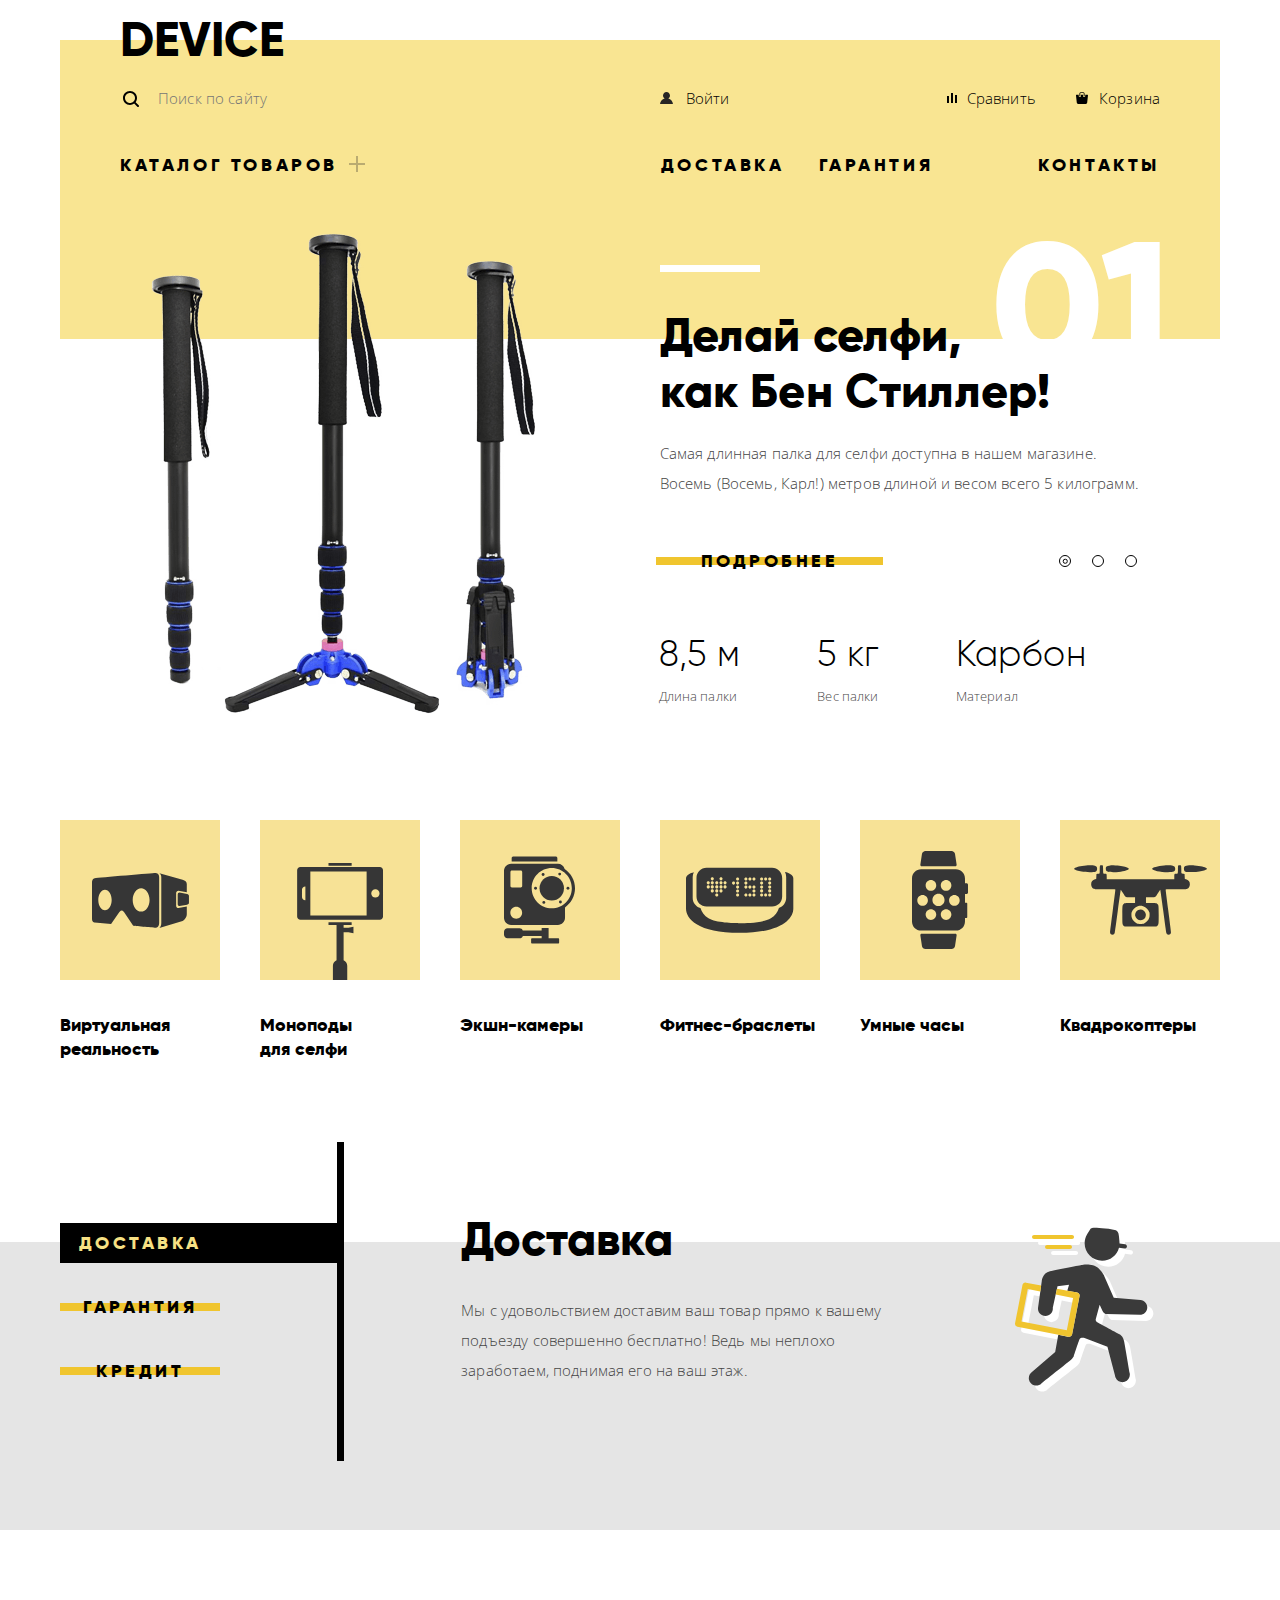
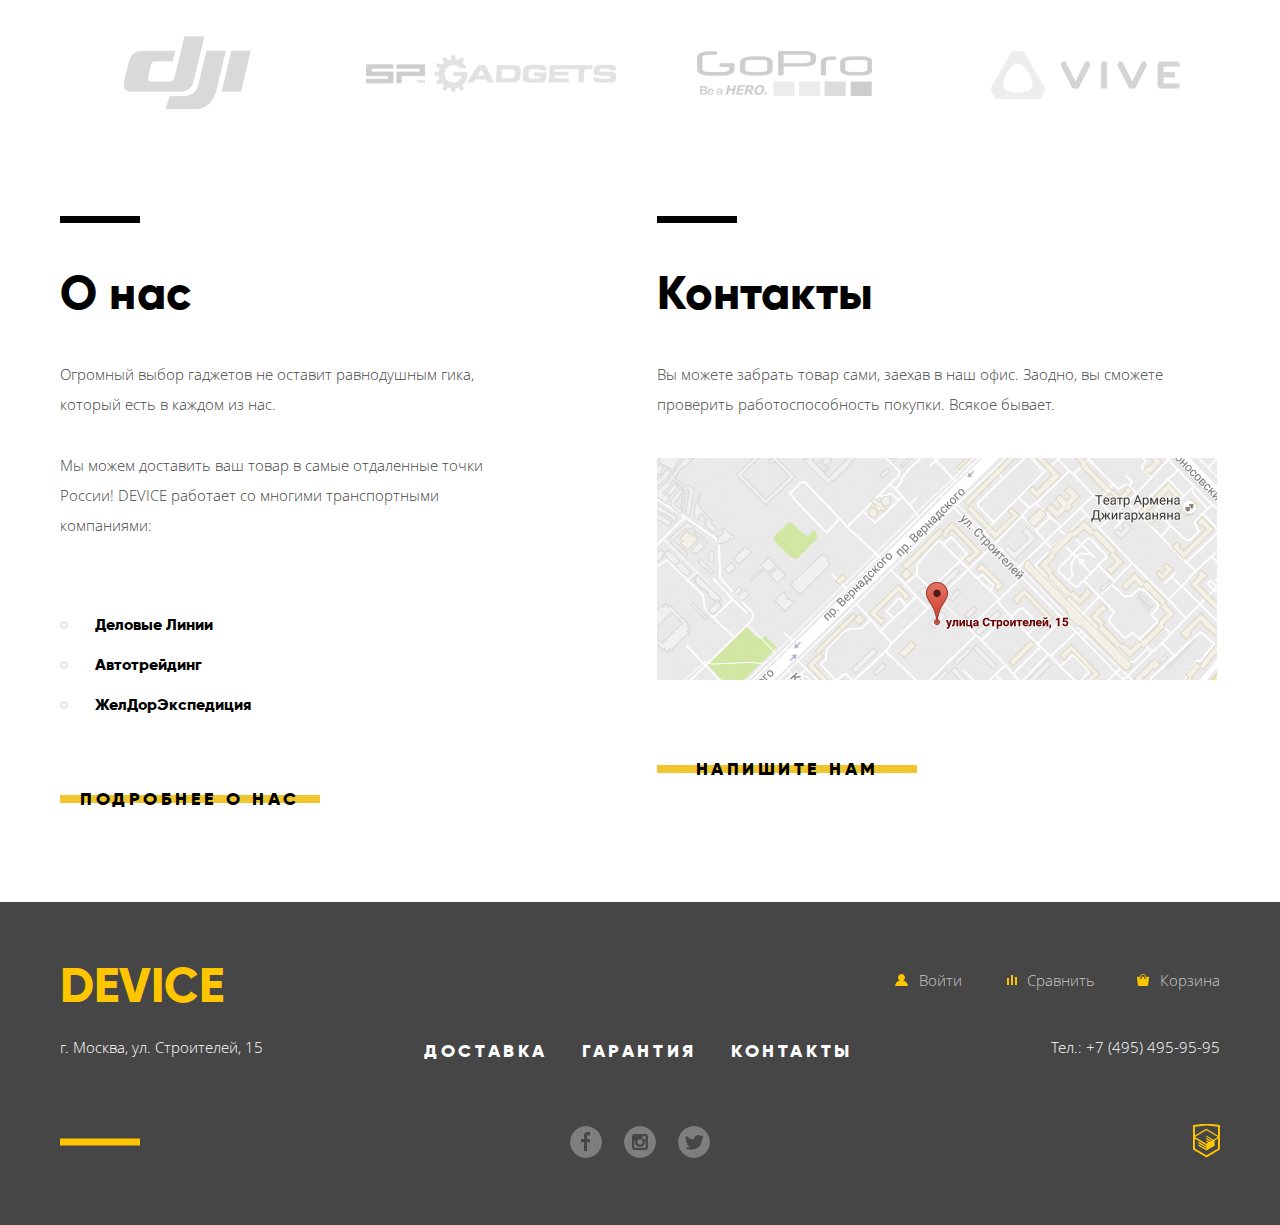
==== commit 2564109a: "add minified files, del pp images" ====
--- a/index.html
+++ b/index.html
@@ -4,13 +4,11 @@
 <head>
   <meta charset="utf-8">
   <title>HTML Academy: Девайс</title>
-  <link href="css/normalize.css" rel="stylesheet">
-  <link href="css/style.css" rel="stylesheet">
+  <link href="css/normalize-min.css" rel="stylesheet">
+  <link href="css/style-min.css" rel="stylesheet">
 </head>
 
-<body>
-  <!--<img src="device-styleguide.png" style="position:absolute; left:50%;top: -157px; margin-left:-720px;opacity:0.5; z-index:999">-->
-  <!--<img src="device-index.jpg" style="position:absolute; left:50%;top: 0;margin-left:-720px;opacity:0.5; z-index:999">-->
+<body class="index">
   <div class="inner">
     <header class="main-header">
       <div class="flex-container">
@@ -111,7 +109,8 @@
                 <h2 class="slider__title">Делай селфи,
                   <br>как Бен Стиллер!
                 </h2>
-                <p class="slider__caption">Самая длинная палка для селфи доступна в нашем магазине. Восемь (Восемь, Карл!) метров длиной и весом всего
+                <p class="slider__caption">Самая длинная палка для селфи доступна в нашем магазине. Восемь (Восемь,
+                  Карл!) метров длиной и весом всего
                   5 килограмм.
                 </p>
                 <a href="#" class="slider__link link">
@@ -143,7 +142,8 @@
                 <h2 class="slider__title">Худеем
                   <br>правильно!
                 </h2>
-                <p class="slider__caption">Мотивирующие фитнес-браслеты помогут найти в себе силы не пропускать занятия и соблюдать диету.
+                <p class="slider__caption">Мотивирующие фитнес-браслеты помогут найти в себе силы не пропускать занятия
+                  и соблюдать диету.
                 </p>
                 <a href="#" class="slider__link link">
                   <span>Подробнее</span>
@@ -165,7 +165,8 @@
               <div class="slider__column slider__column--content">
                 <h2 class="slider__title">Порхает как бабочка, жалит как пчела!
                 </h2>
-                <p class="slider__caption">Этот обычный, на первый взгляд, квадрокоптер оснащен мощным лазером, замаскированным под стандартную камеру.
+                <p class="slider__caption">Этот обычный, на первый взгляд, квадрокоптер оснащен мощным лазером,
+                  замаскированным под стандартную камеру.
                 </p>
                 <a href="#" class="slider__link link">
                   <span>Подробнее</span>
@@ -231,19 +232,22 @@
             <li class="services__item services__item--delivery">
               <div class="services__content">
                 <h3 class="services__title">Доставка</h3>
-                <p class="services__caption">Мы с удовольствием доставим ваш товар прямо к вашему подъезду совершенно бесплатно! Ведь мы неплохо заработаем, поднимая его на ваш этаж.</p>
+                <p class="services__caption">Мы с удовольствием доставим ваш товар прямо к вашему подъезду совершенно
+                  бесплатно! Ведь мы неплохо заработаем, поднимая его на ваш этаж.</p>
               </div>
             </li>
             <li class="services__item services__item--warranty">
               <div class="services__content">
                 <h3 class="services__title">Гарантия</h3>
-                <p class="services__caption">Если из-за возгорания купленного у нас товара у вас сгорит дом — не переживайте, мы выдадим вам новый. Товар, не дом, конечно же.</p>
+                <p class="services__caption">Если из-за возгорания купленного у нас товара у вас сгорит дом — не
+                  переживайте, мы выдадим вам новый. Товар, не дом, конечно же.</p>
               </div>
             </li>
             <li class="services__item services__item--loan">
               <div class="services__content">
                 <h3 class="services__title">Кредит</h3>
-                <p class="services__caption">Залезть в долговую яму стало проще! Кредитные консультанты подберут для вас наиболее выгодные условия кредита. Выгодные для нашего банка, разумеется.</p>
+                <p class="services__caption">Залезть в долговую яму стало проще! Кредитные консультанты подберут для
+                  вас наиболее выгодные условия кредита. Выгодные для нашего банка, разумеется.</p>
               </div>
             </li>
           </ul>
@@ -272,8 +276,10 @@
       <section class="info">
         <section class="description">
           <h2 class="description__header">О нас</h2>
-          <p class="description__content">Огромный выбор гаджетов не оставит равнодушным гика, который есть в каждом из нас.</p>
-          <p class="description__content">Мы можем доставить ваш товар в самые отдаленные точки России! DEVICE работает со многими транспортными компаниями:</p>
+          <p class="description__content">Огромный выбор гаджетов не оставит равнодушным гика, который есть в каждом из
+            нас.</p>
+          <p class="description__content">Мы можем доставить ваш товар в самые отдаленные точки России! DEVICE работает
+            со многими транспортными компаниями:</p>
           <ul class="description__list">
             <li class="description__item">
               <a href="#">Деловые Линии</a>
@@ -291,11 +297,12 @@
         </section>
         <section class="description">
           <h2 class="description__header">Контакты</h2>
-          <p class="description__content">Вы можете забрать товар сами, заехав в наш офис. Заодно, вы сможете проверить работоспособность покупки. Всякое бывает.</p>
-          <div class="description__map">
+          <p class="description__content">Вы можете забрать товар сами, заехав в наш офис. Заодно, вы сможете проверить
+            работоспособность покупки. Всякое бывает.</p>
+          <a href="map.html" class="description__map js-map-btn">
             <img src="img/map_small.png" alt="Офис компании по адресу: улица Строителей, 15" width="560" height="222">
-          </div>
-          <a href="#" class="link description__link">
+          </a>
+          <a href="write_us.html" class="link description__link js-feedback-btn">
             <span>Напишите нам</span>
           </a>
         </section>
@@ -361,33 +368,37 @@
       </section>
     </div>
   </footer>
-  <section class="modal modal--map">
-    <button type="button" name="close_popup" class="close">
+  <section class="modal modal--map js-map-container">
+    <button type="button" name="close_popup" class="close js-close">
       <span class="visually-hidden">Закрыть попап</span>
     </button>
     <h2 class="visually-hidden">Как до нас добраться</h2>
+    <iframe src="https://www.google.com/maps/embed?pb=!1m18!1m12!1m3!1d2249.1125488779976!2d37.52742931592807!3d55.687030980535816!2m3!1f0!2f0!3f0!3m2!1i1024!2i768!4f13.1!3m3!1m2!1s0x46b54cf65f5c8955%3A0x694710ccd55501e!2sUlitsa+Stroiteley%2C+15%2C+Moskva%2C+119311!5e0!3m2!1sen!2sru!4v1536131745288"
+      width="960" height="559" allowfullscreen></iframe>
     <img src="img/map.png" alt="Офис компании по адресу: улица Строителей, 15" width="960" height="559">
   </section>
-  <section class="modal modal--feedback">
-    <form class="feedback" name="feedback" method="POST" action="https://echo.htmlacademy.ru">
-      <button type="button" name="close_popup" class="close">
+  <section class="modal modal--feedback js-feedback-container">
+    <form class="feedback js-feedback-form" name="feedback" method="POST" action="https://echo.htmlacademy.ru">
+      <button type="button" name="close_popup" class="close js-close">
         <span class="visually-hidden">Закрыть попап</span>
       </button>
       <div class="feedback__top flex-container">
         <label class="feedback__label">Ваше имя:
-          <input id="name" class="feedback__input" type="text" name="name" placeholder="Имя Фамилия">
+          <input id="name" class="feedback__input js-feedback-name" type="text" name="name" placeholder="Имя Фамилия">
         </label>
         <label class="feedback__label">Ваш e-mail:
-          <input id="email" class="feedback__input" type="email" name="email" placeholder="email@example.com">
+          <input id="email" class="feedback__input js-feedback-email" type="email" name="email" placeholder="email@example.com">
         </label>
       </div>
       <label class="feedback__label">Текст письма:
-        <textarea id="text" class="feedback__input" name="feedback_text" placeholder="В свободной форме"></textarea>
+        <textarea id="text" class="feedback__input js-feedback-text" name="feedback_text" placeholder="В свободной форме"></textarea>
       </label>
       <button type="submit" class="feedback__link link">
         <span>Отправить</span>
       </button>
     </form>
   </section>
+  <script src="js/scripts-min.js"></script>
 </body>
+
 </html>
--- a/css/style-min.css
+++ b/css/style-min.css
@@ -0,0 +1 @@
+@font-face{font-family:'Gilroy';src:url(../fonts/gilroyextrabold.woff2) format('woff2'),url(../fonts/gilroyextrabold.woff) format('woff');font-weight:800;unicode-range:U+0020-0491}@font-face{font-family:'Gilroy';src:url(../fonts/gilroylight.woff2) format('woff2'),url(../fonts/gilroylight.woff) format('woff');font-weight:300;unicode-range:U+0020-0491}@font-face{font-family:'Open Sans';src:url(../fonts/OpenSans-Regular.woff2) format('woff2'),url(../fonts/OpenSans-Regular.woff) format('woff');font-weight:400;unicode-range:U+0020-2212}@font-face{font-family:'Open Sans';src:url(../fonts/OpenSans-Light.woff2) format('woff2'),url(../fonts/OpenSans-Light.woff) format('woff');font-weight:300;unicode-range:U+0020-2212}html{-webkit-box-sizing:border-box;box-sizing:border-box}*,*::before,*::after{-webkit-box-sizing:inherit;box-sizing:inherit}body{font-family:'Gilroy',Arial,sans-serif;font-size:18px;line-height:24px;font-weight:800;color:black;position:relative;min-width:1200px}a{text-decoration:none;color:black}.visually-hidden{position:absolute;clip:rect(0 0 0 0);width:1px;height:1px;margin:-1px}a:hover{opacity:.6}a:active{opacity:.3}.inner{max-width:1200px;margin:0 auto;padding:0 20px}.flex-container{display:-webkit-box;display:-ms-flexbox;display:flex;-webkit-box-pack:justify;-ms-flex-pack:justify;justify-content:space-between;-ms-flex-wrap:wrap;flex-wrap:wrap}.logo h1,.logo h2{font-size:48px;line-height:48px;text-transform:uppercase;margin:10px 0}.index .logo:hover,.index .logo:active{color:black;opacity:1}.main-header{padding:6px 60px 20px;position:relative;background-color:#F9E592;-webkit-box-shadow:inset 0 40px white;box-shadow:inset 0 40px white}.navigation{font-family:'Open Sans',Arial,sans-serif;font-weight:300;font-size:15px;line-height:30px;color:black;letter-spacing:.15px;width:100%;padding:0 0 1px}.search{width:42.4%;position:relative;display:-webkit-box;display:-ms-flexbox;display:flex;position:relative}.search:before{position:absolute;width:16px;height:16px;content:"";left:3px;top:50%;-webkit-transform:translateY(-50%);-ms-transform:translateY(-50%);transform:translateY(-50%);background-image:url(../img/search.svg);background-size:cover;background-repeat:no-repeat}.navigation__container{width:48%;padding-top:9px}.user-menu__logout a{opacity:.3}.user-menu__logout a:hover{opacity:.6}.user-menu__logout a:active{opacity:.3}.search__input{color:black;border:0;background-color:transparent;font-family:'Open Sans',Arial,sans-serif;font-weight:300;font-size:15px;line-height:30px;letter-spacing:.15px;padding:0 100px 0 38px;-webkit-box-flex:1;-ms-flex-positive:1;flex-grow:1;height:49px;border-bottom:2px solid transparent}.search__button{border:2px solid black;height:49px;font-family:'Open Sans';font-size:15px;line-height:30px;color:black;background-color:transparent;outline:none;min-width:85px;display:none;cursor:pointer;font-weight:300;position:absolute;right:0;bottom:0}.search__input:focus,.search__input:valid{border-bottom-color:black;outline:none}.search__input:focus+.search__button{display:block}.search__button:active{display:block}.search__input:valid+.search__button{display:block}.search__input::-webkit-input-placeholder,.search__input::-moz-placeholder,.search__input:-ms-input-placeholder,.search__input:-moz-placeholder{color:rgba(0,0,0,.3)}.search__input:hover::-webkit-input-placeholder,.search__input:hover::-moz-placeholder,.search__input:hover:-ms-input-placeholder,.search__input:hover:-moz-placeholder{color:rgba(0,0,0,.6)}.search__button:hover{background-color:black;color:white}.search__button:active{background-color:black;color:rgba(255,255,255,.3)}.user-menu,.products-menu{list-style:none;padding:0;margin:0}.products-menu__item a{padding-left:23px;margin-left:40px;position:relative}.products-menu__item a:before{position:absolute;left:0;top:50%;-webkit-transform:translateY(-50%);-ms-transform:translateY(-50%);transform:translateY(-50%);background-size:cover;background-repeat:no-repeat;content:""}.products-menu__item--compare a:before{background-image:url(../img/compare.svg);width:10px;height:10px;left:3px}.products-menu__item--cart a:before{background-image:url(../img/cart.svg);width:12px;height:12px}.user-menu__login a{padding-left:25px;margin-right:40px;position:relative}.navigation__account a{padding-left:25px;margin-right:20px;position:relative}.user-menu__login a:before,.navigation__account a:before{position:absolute;left:-1px;top:50%;-webkit-transform:translateY(-50%);-ms-transform:translateY(-50%);transform:translateY(-50%);background-size:cover;background-repeat:no-repeat;content:"";background-image:url(../img/user.svg);width:13px;height:12px}.main-nav{font-size:18px;line-height:24px;padding:29px 0}.main-nav__title,.about__item{text-transform:uppercase;letter-spacing:3.6px}.main-nav__title{position:relative;padding-right:27px}.main-nav__title::after{position:absolute;right:0;top:47%;-webkit-transform:translateY(-50%);-ms-transform:translateY(-50%);transform:translateY(-50%);content:"";width:16px;height:16px;background-image:url(../img/plus.svg);background-repeat:no-repeat;background-size:cover}.main-nav__catalog{width:40%;position:relative}.about{width:48%}.about,.site-menu__column{list-style:none;padding:0;margin:0}.about__item--contacts{margin-left:71px}.site-menu{font-family:'Open Sans',Arial,sans-serif;font-weight:300;font-size:15px;line-height:36px;letter-spacing:.15px;position:absolute;left:-60px;right:-60px;top:100%;width:100vw;max-width:1160px;background-color:#F9E592;-webkit-box-pack:start;-ms-flex-pack:start;justify-content:flex-start;padding:20px 60px 33px;display:none}.site-menu__column{padding-right:60px;min-width:200px}.main-nav__catalog:hover .site-menu{display:-webkit-box;display:-ms-flexbox;display:flex;z-index:200}.main{position:relative;z-index:10}.slider{position:relative;-webkit-box-shadow:inset 0 113px 0 #F9E592;box-shadow:inset 0 113px 0 #F9E592}.slider input[type=radio]{display:none}.slider__inner{overflow:hidden}.slider__items{width:300%;display:-webkit-box;display:-ms-flexbox;display:flex;counter-reset:slide 0}.slider__slide{padding:0 50px 0 60px;position:relative;display:-webkit-inline-box;display:-ms-inline-flexbox;display:inline-flex;width:1160px}.slider__slide:after{position:absolute;font-size:179px;line-height:179px;color:white;position:absolute;right:48px;top:-10px;counter-increment:slide;content:"0"counter(slide)}.slider__column{width:49%;position:relative}.slider__column--image{width:42.5%;display:-webkit-box;display:-ms-flexbox;display:flex;-webkit-box-align:center;-ms-flex-align:center;align-items:center;-webkit-box-pack:center;-ms-flex-pack:center;justify-content:center;margin-top:-44px}.slider__column--content{padding-right:10px;padding-top:60px}.slider__title{font-size:47px;line-height:56px;letter-spacing:.17px;margin:21px 0 19px;padding-left:4px;position:relative;z-index:50}.slider__title:before{position:absolute;left:4px;top:-42px;width:100px;height:7px;background-color:white;content:""}.slider__caption{font-family:'Open Sans',Arial,sans-serif;font-weight:300;font-size:15px;line-height:30px;letter-spacing:.15px;color:#464646;margin:10px 0 51px;padding-left:4px;padding-right:10px}.slider__qualities{margin:54px 0;width:100%}.slider__qualities tbody{display:-webkit-box;display:-ms-flexbox;display:flex}.slider__quality{display:-webkit-box;display:-ms-flexbox;display:flex;-webkit-box-orient:vertical;-webkit-box-direction:reverse;-ms-flex-direction:column-reverse;flex-direction:column-reverse;margin-right:75px}.slider__quality:last-child{margin-right:0}.slider__description{font-family:'Open Sans',Arial,sans-serif;font-weight:300;font-size:13px;line-height:20px;letter-spacing:.13px;color:#464646;padding-top:7px;display:inline-block;vertical-align:top}.slider__quantity{font-family:'Gilroy',Arial,sans-serif;font-weight:300;font-size:36px;line-height:48px;letter-spacing:.36px;display:inline-block;vertical-align:top}.slider__controls{position:absolute;bottom:196px;right:83px;display:-webkit-box;display:-ms-flexbox;display:flex;list-style:none;margin:0;z-index:100}.slider__control{border-radius:50%;border:1px solid #000;width:12px;height:12px;padding:0;position:relative;display:block;margin-left:21px;cursor:pointer}.slider__control:before{width:4.5px;height:4.5px;border-radius:50%;border:1px solid #000;position:absolute;top:50%;left:50%;-webkit-transform:translate(-50%,-50%);-ms-transform:translate(-50%,-50%);transform:translate(-50%,-50%);content:"";opacity:0}#btn-1:checked~.slider__controls .slider__control[for="btn-1"]:before,#btn-2:checked~.slider__controls .slider__control[for="btn-2"]:before,#btn-3:checked~.slider__controls .slider__control[for="btn-3"]:before{opacity:1}#btn-1:checked~.slider__inner .slider__items{-webkit-transform:translate(0);-ms-transform:translate(0);transform:translate(0)}#btn-2:checked~.slider__inner .slider__items{-webkit-transform:translate(-1160px);-ms-transform:translate(-1160px);transform:translate(-1160px)}#btn-3:checked~.slider__inner .slider__items{-webkit-transform:translate(-2320px);-ms-transform:translate(-2320px);transform:translate(-2320px)}.link{font-size:18px;line-height:24px;position:relative;text-transform:uppercase;padding:0 45px;letter-spacing:3.5px;cursor:pointer;border:0;background:transparent;text-align:center}.link:before{position:absolute;top:50%;-webkit-transform:translateY(-50%);-ms-transform:translateY(-50%);transform:translateY(-50%);left:0;right:0;width:100%;height:8px;background-color:#F0C52E;content:"";z-index:20;-webkit-transition:height 0.2s;-o-transition:height 0.2s;transition:height 0.2s}.link span{position:relative;z-index:30}.link:hover{color:black;opacity:1}.link:active{color:rgba(0,0,0,.3);opacity:1}.link:hover:before{height:40px}.link:active:before{height:40px}.popular{padding:30px 0}.popular__items{list-style:none;padding-left:0;margin:27px 0;-webkit-box-align:start;-ms-flex-align:start;align-items:flex-start}.popular__item{position:relative;display:inline-block;vertical-align:top;max-width:160px}.popular__item:before{width:160px;height:160px;background-color:rgba(240,197,46,.5);content:"";display:block;position:absolute;top:0;left:0;right:0}.popular__item:after{content:"";display:block;background-repeat:no-repeat;background-size:100%;position:absolute;width:160px;height:160px;top:0;left:0;right:0}.popular__item--vr:after{background-image:url(../img/vr.svg);background-size:97px 55px;background-position:center}.popular__item--selfie:after{background-image:url(../img/selfie-sticks.svg);background-size:87px 117px;background-position:bottom}.popular__item--action:after{background-image:url(../img/action-cameras.svg);background-size:72px 88px;background-position:center}.popular__item--fitness:after{background-image:url(../img/fitness-watch.svg);background-size:108px 66px;background-position:center}.popular__item--smart:after{background-image:url(../img/smart-watch.svg);background-size:57px 98px;background-position:center}.popular__item--drone:after{background-image:url(../img/drone.svg);background-size:133px 70px;background-position:center}.popular__item:hover:before{background-color:rgba(240,197,46,1)}.popular__item:active:before{background-color:rgba(240,197,46,1)}.popular__item:active:after{opacity:.3}.popular__caption{font-size:18px;line-height:24px;padding-top:193px;display:block;width:160px;position:relative;z-index:30}.services{position:relative;margin:24px 0 77px;background-color:#E5E5E5;padding-bottom:69px;-webkit-box-shadow:inset 0 100px white;box-shadow:inset 0 100px white}.services .inner{position:relative;z-index:10;-ms-flex-wrap:nowrap;flex-wrap:nowrap}.services input[type=radio]{display:none}.services__names{width:24.5%;border-right:7px solid black;display:-webkit-box;display:-ms-flexbox;display:flex;-webkit-box-pack:center;-ms-flex-pack:center;justify-content:center;-webkit-box-orient:vertical;-webkit-box-direction:normal;-ms-flex-direction:column;flex-direction:column;-ms-flex-negative:0;flex-shrink:0;padding-top:11px;overflow:hidden}.services__inner{overflow:hidden;-webkit-box-flex:1;-ms-flex-positive:1;flex-grow:1}.services__items{width:300%;display:-webkit-box;display:-ms-flexbox;display:flex;list-style:none;padding:0;margin:0}.services__item{position:relative;display:-webkit-inline-box;display:-ms-inline-flexbox;display:inline-flex;width:876px;-webkit-box-pack:justify;-ms-flex-pack:justify;justify-content:space-between}.services__title{font-size:47px;line-height:48px;margin:46px 0 32px}.services__caption{font-family:'Open Sans',Arial,sans-serif;font-weight:300;font-size:15px;line-height:30px;letter-spacing:.15px;color:#464646}.services__content{background-repeat:no-repeat;background-position:91% 55%;padding:27px 300px 61px 117px}.services__item--delivery .services__content{background-image:url(../img/delivery.svg)}.services__item--warranty .services__content{background-image:url(../img/warranty.svg)}.services__item--loan .services__content{background-image:url(../img/loan.svg)}.services__name{display:inline-block;vertical-align:top;width:160px;padding:0;text-align:center;margin:20px 0;-webkit-transition:all 0.2s;-o-transition:all 0.2s;transition:all 0.2s}.services__name:after{position:absolute;top:50%;-webkit-transform:translateY(-50%);-ms-transform:translateY(-50%);transform:translateY(-50%);left:0;right:0;width:300px;height:40px;background-color:#000;content:"";z-index:20;-webkit-transition:opacity 0.2s;-o-transition:opacity 0.2s;transition:opacity 0.2s;opacity:0;-webkit-transition:all 0.2s;-o-transition:all 0.2s;transition:all 0.2s}.services__name:active{color:#f7e184}.services__name:active:after{opacity:1}#services-1:checked~.services__names .services__name[for="services-1"],#services-2:checked~.services__names .services__name[for="services-2"],#services-3:checked~.services__names .services__name[for="services-3"]{color:#f7e184}#services-1:checked~.services__names .services__name[for="services-1"]:after,#services-2:checked~.services__names .services__name[for="services-2"]:after,#services-3:checked~.services__names .services__name[for="services-3"]:after{opacity:1}#services-1:checked~.services__inner .services__items{-webkit-transform:translate(0);-ms-transform:translate(0);transform:translate(0)}#services-2:checked~.services__inner .services__items{-webkit-transform:translate(-876px);-ms-transform:translate(-876px);transform:translate(-876px)}#services-3:checked~.services__inner .services__items{-webkit-transform:translate(-1752px);-ms-transform:translate(-1752px);transform:translate(-1752px)}.logos{padding:17px 0 29px;display:-webkit-box;display:-ms-flexbox;display:flex;-webkit-box-pack:justify;-ms-flex-pack:justify;justify-content:space-between}.logos__link{display:inline-block;vertical-align:top;width:260px;height:100px}.logos__active{display:none}.logos__link:hover .logos__active{display:block}.logos__link:hover,.logos__link:active{opacity:1}.logos__link:hover .logos__idle{display:none}.info{display:-webkit-box;display:-ms-flexbox;display:flex;-webkit-box-pack:justify;-ms-flex-pack:justify;justify-content:space-between;padding:43px 0 91px}.description{width:48.5%}.description__header{font-size:47px;line-height:48px;letter-spacing:.21px;margin:20px 0 42px;padding-top:53px;position:relative;padding-right:88px}.description__header::before{content:"";width:80px;height:7px;background-color:black;position:absolute;left:0;top:0}.description__content{font-family:'Open Sans',Arial,sans-serif;font-weight:300;font-size:15px;line-height:30px;color:#464646;margin:31px 0;padding-right:88px}.description:last-child .description__content{padding-right:30px}.description__list{font-size:16px;line-height:40px;list-style-type:none;margin:65px 0 62px;padding:0;padding-right:88px}.description__item{padding-left:35px;position:relative}.description__item:before{position:absolute;left:0;top:50%;-webkit-transform:translateY(-50%);-ms-transform:translateY(-50%);transform:translateY(-50%);width:8px;height:8px;border:2px solid #E5E5E5;border-radius:50%;content:""}.description__link{max-width:260px;display:block;padding:0;text-align:center}.description__map{max-height:222px;overflow:hidden;margin:39px 0 77px;position:relative;cursor:pointer;display:block}.footer{background-color:#464646;color:white;margin:0}.footer a{color:white}.footer__logo h2{font-size:48px;line-height:48px;text-transform:uppercase;color:#FFC600;margin:0}.footer__logo:hover h2{color:rgba(255,198,0,.6)}.footer__logo:active h2{color:rgba(255,198,0,.3)}.footer__products{padding:60px 0 22px;-webkit-box-align:start;-ms-flex-align:start;align-items:flex-start}.footer__navigation{list-style:none;padding:0;margin:0;font-family:'Open Sans',Arial,sans-serif;font-weight:300;font-size:15px;line-height:36px;display:-webkit-box;display:-ms-flexbox;display:flex;width:50%;-ms-flex-wrap:wrap;flex-wrap:wrap;-webkit-box-pack:end;-ms-flex-pack:end;justify-content:flex-end}.footer__navigation-item a{color:rgba(255,255,255,.7)}.footer__navigation-item a:hover{color:rgba(255,255,255,1)}.footer__navigation-item a:active{color:rgba(255,255,255,.3)}.footer__navigation-item a{position:relative;padding-left:23px;margin-left:42px;display:block;color:rgba(255,255,255,.7)}.footer__navigation-item--logout a{padding-left:0;margin-left:21px}.footer__navigation-item a:before{position:absolute;left:0;top:50%;-webkit-transform:translateY(-50%);-ms-transform:translateY(-50%);transform:translateY(-50%);background-size:cover;background-repeat:no-repeat;content:""}.footer__navigation-item--login a:before,.footer__navigation-item--account a:before{background-image:url(../img/user--yellow.svg);width:13px;height:12px;left:-1px}.footer__navigation-item--compare a:before{background-image:url(../img/compare--yellow.svg);width:10px;height:10px;left:3px}.footer__navigation-item--cart a:before{background-image:url(../img/cart--yellow.svg);width:12px;height:12px}.footer__address,.footer__tel{font-family:'Open Sans',Arial,sans-serif;font-weight:300;font-size:15px;line-height:30px}.footer__services{list-style:none;padding:0;margin:0;text-transform:uppercase;letter-spacing:3.6px;-ms-flex-item-align:center;-ms-grid-row-align:center;align-self:center;margin-right:37px;margin-top:7px}.footer__services-item{padding:0 17px}.footer__services-item a:hover{color:rgba(255,255,255,.6)}.footer__services-item a:active{color:rgba(255,255,255,.3)}.footer__links{-webkit-box-pack:center;-ms-flex-pack:center;justify-content:center;position:relative;padding:63px 0 67px}.footer__links:before{position:absolute;left:0;top:49%;-webkit-transform:translateY(-50%);-ms-transform:translateY(-50%);transform:translateY(-50%);width:80px;height:7px;background-color:#FFC600;content:""}.footer__socials{list-style:none;padding:0;margin:0}.footer__social{padding:0 11px}.footer__social a{width:32px;height:32px;border-radius:50%;opacity:.3;background-repeat:no-repeat;background-position:center;display:block}.footer__social a:hover{opacity:.6}.footer__social a:active{opacity:.1}.footer__social--fb a{background-image:url(../img/logo_fb.svg)}.footer__social--insta a{background-image:url(../img/logo_insta.svg)}.footer__social--tw a{background-image:url(../img/logo_tw.svg)}.footer__creator{position:absolute;right:0;top:50%;-webkit-transform:translateY(-50%);-ms-transform:translateY(-50%);transform:translateY(-50%)}.footer__creator:hover{opacity:.6}.footer__creator:active{opacity:.3}.feedback{padding:94px 100px 86px}@-webkit-keyframes shake{0%,100%{-webkit-transform:translateX(0);transform:translateX(0)}10%,30%,50%,70%,90%{-webkit-transform:translateX(-10px);transform:translateX(-10px)}20%,40%,60%,80%{-webkit-transform:translateX(10px);transform:translateX(10px)}}@keyframes shake{0%,100%{-webkit-transform:translateX(0);transform:translateX(0)}10%,30%,50%,70%,90%{-webkit-transform:translateX(-10px);transform:translateX(-10px)}20%,40%,60%,80%{-webkit-transform:translateX(10px);transform:translateX(10px)}}.feedback.error{-webkit-animation:shake 0.6s;animation:shake 0.6s}.feedback__label{width:100%;display:block;margin-bottom:34px;font-size:18px;line-height:24px}.feedback__top .feedback__label{width:47.5%}.feedback__input{background-color:rgba(229,229,229,.5);font-family:'Open Sans',Arial,sans-serif;font-weight:400;font-size:15px;line-height:30px;border:0;color:rgba(70,70,70,.4);display:block;width:100%;margin-top:8px;padding:7px 20px 11px}.feedback__input:hover{background-color:rgba(229,229,229,.8)}.feedback__input:focus{background-color:white;-webkit-box-shadow:0 0 0 3px rgba(240,197,46,.5);box-shadow:0 0 0 3px rgba(240,197,46,.5);outline:none;color:rgba(70,70,70,1)}.feedback__input:invalid{background-color:rgba(237,181,181,.5);color:rgba(70,70,70,.4)}textarea.feedback__input{resize:none;height:156px}.feedback__link{border:0;margin-top:14px;width:200px;font-weight:800;text-align:center;padding:0 34px}.close{width:55px;height:55px;border-radius:50%;background-image:url(../img/close.svg);background-repeat:no-repeat;background-size:cover;opacity:.5;cursor:pointer;border:0;position:absolute;right:22px;top:22px;z-index:300}.close:hover{opacity:1}.close:active{opacity:.3}.page-title{font-size:47px;line-height:48px;letter-spacing:.65px;padding:17px 60px 10px;margin:20px 0 0}.breadcrumbs{padding:14px 60px}.breadcrumbs__list{list-style:none;padding:0;margin:0;font-family:'Open Sans',Arial,sans-serif;font-weight:300;font-size:14px;line-height:24px;letter-spacing:.14px;color:rgba(0,0,0,.3);-webkit-box-pack:start;-ms-flex-pack:start;justify-content:flex-start}.breadcrumbs__list a{color:rgba(0,0,0,.3)}.breadcrumbs__list a:hover{color:rgba(0,0,0,.6)}.breadcrumbs__list a:focus{color:rgba(0,0,0,.1)}.breadcrumbs__item{padding-right:20px;margin-right:17px;position:relative}.breadcrumbs__item:after{position:absolute;right:4px;top:50%;-webkit-transform:translateY(-50%) rotate(-45deg);-ms-transform:translateY(-50%) rotate(-45deg);transform:translateY(-50%) rotate(-45deg);width:5px;height:5px;-webkit-box-shadow:1px 1px 0 0 black;box-shadow:1px 1px 0 0 black;content:""}.breadcrumbs__item:last-child::after{display:none}.products{margin:32px 0 0;display:-webkit-box;display:-ms-flexbox;display:flex;-webkit-box-align:stretch;-ms-flex-align:stretch;align-items:stretch;height:100%}.products .inner{-ms-flex-wrap:nowrap;flex-wrap:nowrap;padding:0;width:1160px}.products:before{-webkit-box-flex:1;-ms-flex-positive:1;flex-grow:1;background-color:#EFEFEF;content:"";z-index:20;-webkit-box-shadow:inset 0 70px #DBDBDB;box-shadow:inset 0 70px #DBDBDB}.products:after{-webkit-box-flex:1;-ms-flex-positive:1;flex-grow:1;background-color:#EBEBEB;height:70px;content:""}.products__bottom .inner{width:100%}.filters__title,.sorting__title{font-size:16px;line-height:24px;letter-spacing:3.5px;text-transform:uppercase;font-weight:800;margin:0}.filters{background-color:#EFEFEF;width:28.2%;position:relative}.filters__title{padding:5px 60px 5px 60px;display:-webkit-box;display:-ms-flexbox;display:flex;-webkit-box-align:center;-ms-flex-align:center;align-items:center;min-height:70px;position:relative;background-color:#DBDBDB}.filters__form{margin:0;padding:34px 67px 44px 60px}.filters fieldset{border:0;margin:0;padding:0}.results{-webkit-box-flex:1;-ms-flex-positive:1;flex-grow:1}.catalog__caption{font-size:18px;line-height:24px;letter-spacing:.18px;position:relative;padding-top:12px;width:100%;display:inline-block;vertical-align:top;margin-top:35px;margin-bottom:14px}.catalog__caption:before{height:2px;background-color:black;width:100%;content:"";position:absolute;top:0;left:0;right:0}.catalog__label{font-family:'Open Sans',Arial,sans-serif;font-weight:300;font-size:14px;line-height:35px;letter-spacing:.14px;display:block;position:relative}.range{padding:21px 0 10px}.range__line{width:100%;display:inline-block;vertical-align:top;position:relative;height:2px;background-color:#DBDBDB;margin:0}.range__line:before{position:absolute;left:0;top:0;bottom:0;height:2px;width:53%;background-color:#91C92F;content:""}.range__button{position:absolute;left:-6px;top:50%;-webkit-transform:translateY(-50%);-ms-transform:translateY(-50%);transform:translateY(-50%);content:"";width:20px;height:22px;background-image:url(../img/range_btn.svg);background-size:cover;background-repeat:no-repeat;cursor:-webkit-grab;cursor:grab}.range__button--max{left:53%}.range__button:active{background-image:url(../img/range_btn-active.svg)}.range__label{font-weight:300;font-size:14px;line-height:24px;color:rgba(0,0,0,.2);position:absolute;top:calc(100% - 1px);left:0;width:100px}.range__input{border:0;outline:none;background-color:transparent;color:inherit;position:absolute;left:20px;top:3px;width:auto;max-width:80px}.checkbox__input{z-index:50}.checkbox:hover .checkbox__name:before,.checkbox:hover .checkbox__name:after{opacity:.6}.checkbox:active .checkbox__name:before,.checkbox:active .checkbox__name:after{opacity:1}.checkbox__input:disabled~.checkbox__name{opacity:.25}.checkbox__input:focus~.checkbox__name{opacity:.6}.checkbox__name:before{position:absolute;z-index:50;top:12px;left:-1px;width:23px;height:23px;background-image:url(../img/checkbox.svg);background-repeat:no-repeat;background-size:cover;display:block;content:""}.checkbox__name{padding-left:38px;padding-top:5px;display:inline-block;vertical-align:top;position:relative;cursor:pointer}.checkbox__input:checked~.checkbox__name::before{background-image:url(../img/tick.svg);width:27px}.radio__input{z-index:50}.radio:hover .radio__name:before,.radio:hover .radio__name:after{opacity:.6}.radio:active .radio__name:before,.radio:active .radio__name:after{opacity:1}.radio__input:disabled~.radio__name{opacity:.25}.radio__input:focus~.radio__name{opacity:.6}.radio__name:before{position:absolute;z-index:50;top:11px;left:-2px;width:25px;height:25px;border:4px solid black;border-radius:50%;display:block;content:""}.radio__name:after{position:absolute;top:19px;left:6px;width:9px;height:9px;background-color:black;border-radius:50%;content:"";opacity:0}.radio__name{padding-left:38px;padding-top:5px;display:inline-block;vertical-align:top;position:relative;cursor:pointer}.radio__input:checked~.radio__name:after{opacity:1}.radio:hover .radio__input:checked~.radio__name:after{opacity:.6}.radio:disabled .radio__input:checked~.radio__name:after{opacity:.25}.filters__button{margin-top:43px;max-width:200px;padding:0 39px;letter-spacing:4px}.sorting{padding:5px 0 5px 73px;-webkit-box-align:center;-ms-flex-align:center;align-items:center;min-height:70px;background-color:#EBEBEB}.sorting__items,.sorting__direction{list-style:none;padding:0;margin:0}.sorting__items{-webkit-box-flex:1;-ms-flex-positive:1;flex-grow:1;margin-left:52px;-webkit-box-pack:start;-ms-flex-pack:start;justify-content:flex-start}.sorting__item{font-family:'Open Sans',Arial,sans-serif;font-weight:300;font-size:14px;line-height:18px;color:rgba(0,0,0,.3);margin-right:32px}.sorting__item:hover{color:rgba(0,0,0,.6)}.sorting__item:active,.sorting__item.active{color:rgba(0,0,0,1)}.sorting__arrow{width:11px;height:10px;cursor:pointer;background-repeat:no-repeat;background-size:cover;opacity:.3;margin-left:19px}.sorting__arrow--up{background-image:url(../img/arrow-up.svg)}.sorting__arrow--down{background-image:url(../img/arrow-down.svg)}.sorting__arrow:hover{opacity:.4}.sorting__arrow:active,.sorting__arrow.active{opacity:1}.results{max-width:71.8%;padding-bottom:78px}.results__product{width:47.5%;margin-bottom:35px;position:relative}.results__product:nth-last-child(-n+2){margin-bottom:22px}.results__products{padding:68px 0 0 73px;background-color:white;max-width:835px}.results__product img{width:360px;height:380px}.results__products-about{margin:28px 0 10px;-ms-flex-wrap:nowrap;flex-wrap:nowrap}.results__products-name{font-size:18px;line-height:24px;letter-spacing:.18px;display:inline-block;vertical-align:top;padding-right:28px}.results__products-price{font-family:'Open Sans',Arial,sans-serif;font-weight:300;font-size:16px;line-height:24px;color:#464646;-ms-flex-negative:0;flex-shrink:0}.results__products-overlay{list-style:none;padding:0;margin:0;position:absolute;left:0;top:0;bottom:0;right:0;height:380px;width:100%;background-color:rgba(238,238,238,.7);-webkit-box-align:center;-ms-flex-align:center;align-items:center;-webkit-box-pack:center;-ms-flex-pack:center;justify-content:center;-webkit-box-orient:vertical;-webkit-box-direction:normal;-ms-flex-direction:column;flex-direction:column;display:none}.results__product:hover .results__products-overlay{display:-webkit-box;display:-ms-flexbox;display:flex}.results__products-compare{font-family:'Open Sans',Arial,sans-serif;font-weight:300;font-size:13px;line-height:20px;padding-top:23px}.results__products-cart{margin-top:45px}.results__products-cart .link{padding:0 37px}.results__products-compare a{color:rgba(0,0,0,.5)}.results__products-compare a:hover{color:black;opacity:1}.results__products-compare a:active{color:rgba(0,0,0,.2);opacity:1}.results__products-label{font-size:14px;line-height:60px;color:rgba(0,0,0,.2);border:1px solid rgba(0,0,0,.1);width:60px;height:60px;border-radius:50%;display:block;text-transform:uppercase;text-align:center;position:absolute;right:27px;top:29px}.pagination{background-color:rgba(0,0,0,.08);margin-left:73px;min-height:70px;-ms-flex-line-pack:stretch;align-content:stretch}.pagination__list{list-style:none;padding:0;margin:0;margin-left:12px;padding:25px 29px 21px}.pagination__btn{font-size:16px;line-height:24px;letter-spacing:3.5px;text-transform:uppercase;padding:25px 29px 21px;display:inline-block;vertical-align:top}.pagination__btn:hover{background-color:rgba(0,0,0,.16);color:black;opacity:1}.pagination__btn:active{color:rgba(0,0,0,.3);background-color:rgba(0,0,0,.16);opacity:1}.pagination__page{font-size:16px;line-height:19px;letter-spacing:.91px;padding:0 9px;margin:0 6px}.pagination__page a{color:rgba(0,0,0,.3)}.pagination__page a:hover{color:rgba(0,0,0,.6);opacity:1}.pagination__page a:active,.pagination__page.active a{color:rgba(0,0,0,1);opacity:1}.modal{width:960px;margin:0 auto;position:fixed;top:50%;left:0;right:0;margin:0 auto;z-index:200;background-color:white;-webkit-box-shadow:0 10px 20px 0 rgba(4,6,6,.2);box-shadow:0 10px 20px 0 rgba(4,6,6,.2);display:none}@-webkit-keyframes slide-in-bottom{0%{-webkit-transform:translateY(calc(1000px - 50%));transform:translateY(calc(1000px - 50%));opacity:0}100%{-webkit-transform:translateY(-50%);transform:translateY(-50%);opacity:1}}@keyframes slide-in-bottom{0%{-webkit-transform:translateY(calc(1000px - 50%));transform:translateY(calc(1000px - 50%));opacity:0}100%{-webkit-transform:translateY(-50%);transform:translateY(-50%);opacity:1}}.modal.active{display:block;-webkit-animation:slide-in-bottom 0.5s cubic-bezier(.25,.46,.45,.94) both;animation:slide-in-bottom 0.5s cubic-bezier(.25,.46,.45,.94) both}.modal--map{height:559px}.modal--map iframe{position:relative;z-index:202;border:0}.modal--map img{display:block;position:absolute;left:0;top:0;right:0;bottom:0;z-index:201}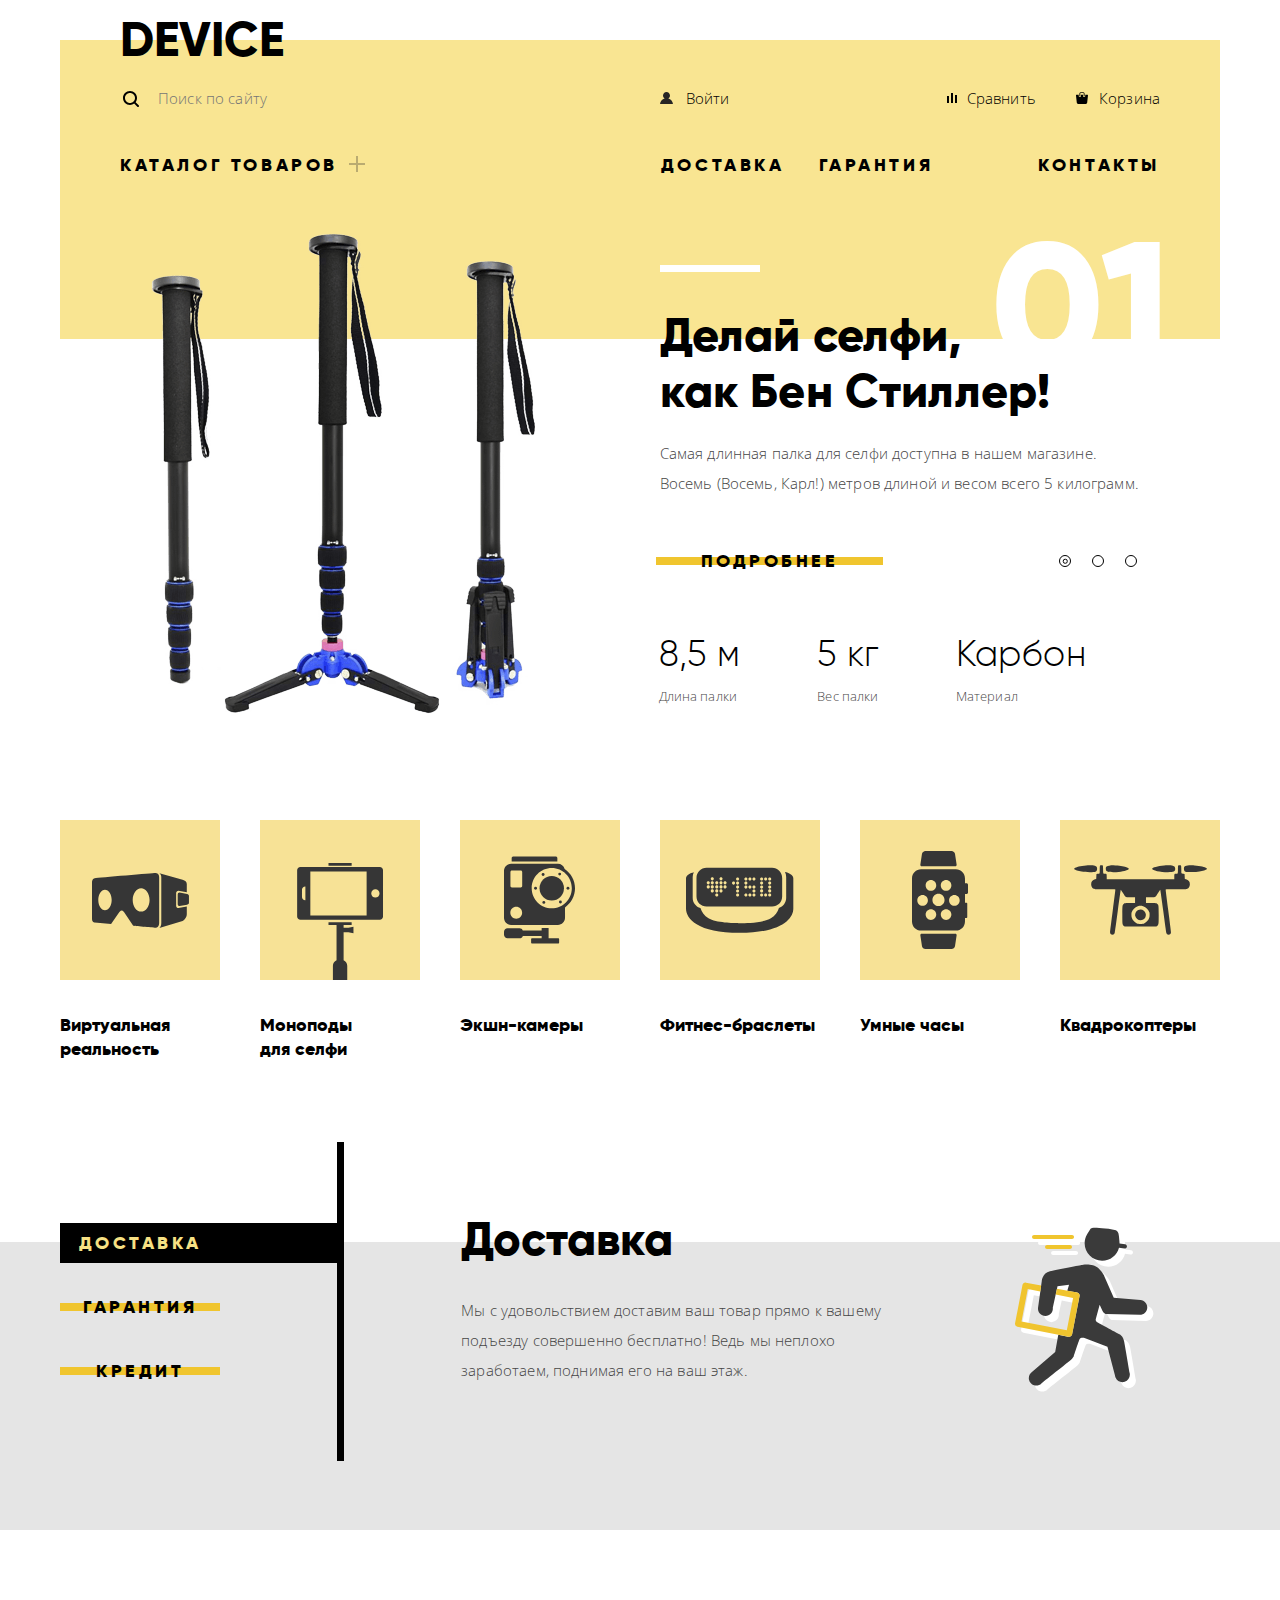
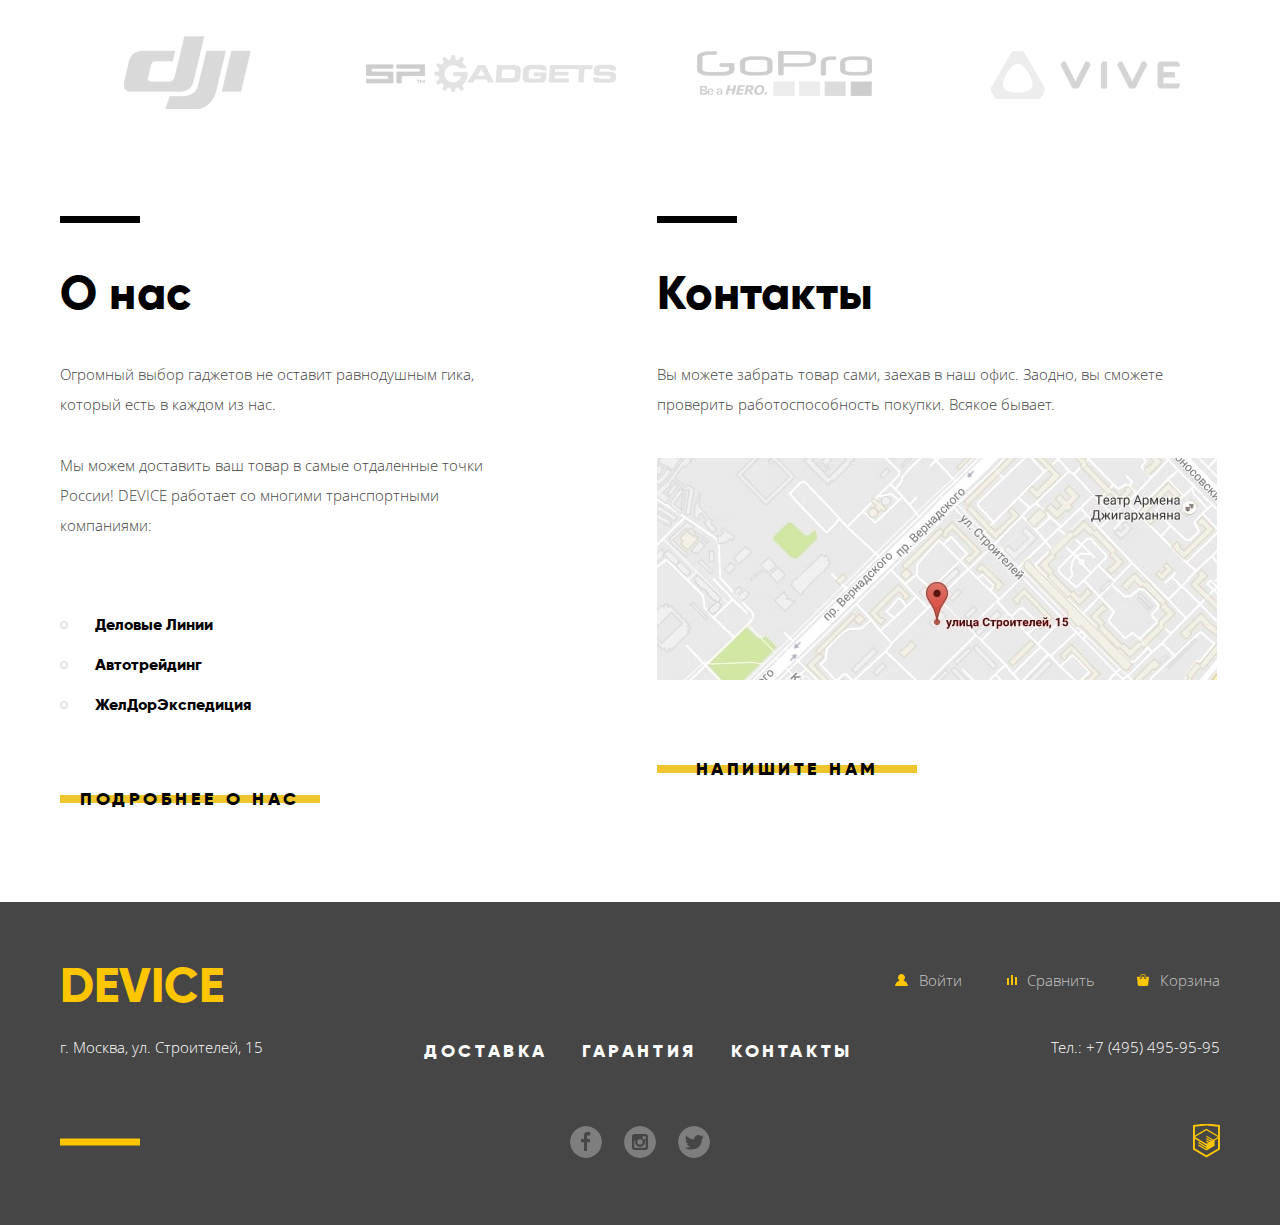
==== commit 2910f391: "fixes after first check" ====
--- a/index.html
+++ b/index.html
@@ -85,9 +85,9 @@
     <div class="inner">
       <section class="slider">
         <span class="visually-hidden">Кпопки для перехода по слайдам</span>
-        <input type="radio" id="btn-1" name="toggle" checked>
-        <input type="radio" id="btn-2" name="toggle">
-        <input type="radio" id="btn-3" name="toggle">
+        <input type="radio" id="btn-1" name="toggle" checked class="btn-1 visually-hidden">
+        <input type="radio" id="btn-2" name="toggle" class="btn-2 visually-hidden">
+        <input type="radio" id="btn-3" name="toggle" class="btn-3 visually-hidden">
         <div class="slider__controls">
           <label class="slider__control" for="btn-1">
             <span class="visually-hidden">1</span>
@@ -109,9 +109,7 @@
                 <h2 class="slider__title">Делай селфи,
                   <br>как Бен Стиллер!
                 </h2>
-                <p class="slider__caption">Самая длинная палка для селфи доступна в нашем магазине. Восемь (Восемь,
-                  Карл!) метров длиной и весом всего
-                  5 килограмм.
+                <p class="slider__caption">Самая длинная палка для селфи доступна в нашем магазине. Восемь (Восемь, Карл!) метров длиной и весом всего 5 килограмм.
                 </p>
                 <a href="#" class="slider__link link">
                   <span>Подробнее</span>
@@ -142,8 +140,7 @@
                 <h2 class="slider__title">Худеем
                   <br>правильно!
                 </h2>
-                <p class="slider__caption">Мотивирующие фитнес-браслеты помогут найти в себе силы не пропускать занятия
-                  и соблюдать диету.
+                <p class="slider__caption">Мотивирующие фитнес-браслеты помогут найти в себе силы не пропускать занятия и соблюдать диету.
                 </p>
                 <a href="#" class="slider__link link">
                   <span>Подробнее</span>
@@ -165,8 +162,7 @@
               <div class="slider__column slider__column--content">
                 <h2 class="slider__title">Порхает как бабочка, жалит как пчела!
                 </h2>
-                <p class="slider__caption">Этот обычный, на первый взгляд, квадрокоптер оснащен мощным лазером,
-                  замаскированным под стандартную камеру.
+                <p class="slider__caption">Этот обычный, на первый взгляд, квадрокоптер оснащен мощным лазером, замаскированным под стандартную камеру.
                 </p>
                 <a href="#" class="slider__link link">
                   <span>Подробнее</span>
@@ -213,9 +209,9 @@
     </div>
     <section class="services">
       <div class="inner flex-container">
-        <input type="radio" id="services-1" name="toggle_services" checked>
-        <input type="radio" id="services-2" name="toggle_services">
-        <input type="radio" id="services-3" name="toggle_services">
+        <input type="radio" id="services-1" name="toggle_services" checked class="services-1 visually-hidden" tabindex="0">
+        <input type="radio" id="services-2" name="toggle_services" class="services-2 visually-hidden">
+        <input type="radio" id="services-3" name="toggle_services" class="services-3 visually-hidden">
         <div class="services__names">
           <label class="services__name link" for="services-1">
             <span>Доставка</span>
@@ -232,22 +228,19 @@
             <li class="services__item services__item--delivery">
               <div class="services__content">
                 <h3 class="services__title">Доставка</h3>
-                <p class="services__caption">Мы с удовольствием доставим ваш товар прямо к вашему подъезду совершенно
-                  бесплатно! Ведь мы неплохо заработаем, поднимая его на ваш этаж.</p>
+                <p class="services__caption">Мы с удовольствием доставим ваш товар прямо к вашему подъезду совершенно бесплатно! Ведь мы неплохо заработаем, поднимая его на ваш этаж.</p>
               </div>
             </li>
             <li class="services__item services__item--warranty">
               <div class="services__content">
                 <h3 class="services__title">Гарантия</h3>
-                <p class="services__caption">Если из-за возгорания купленного у нас товара у вас сгорит дом — не
-                  переживайте, мы выдадим вам новый. Товар, не дом, конечно же.</p>
+                <p class="services__caption">Если из-за возгорания купленного у нас товара у вас сгорит дом — не переживайте, мы выдадим вам новый. Товар, не дом, конечно же.</p>
               </div>
             </li>
             <li class="services__item services__item--loan">
               <div class="services__content">
                 <h3 class="services__title">Кредит</h3>
-                <p class="services__caption">Залезть в долговую яму стало проще! Кредитные консультанты подберут для
-                  вас наиболее выгодные условия кредита. Выгодные для нашего банка, разумеется.</p>
+                <p class="services__caption">Залезть в долговую яму стало проще! Кредитные консультанты подберут для вас наиболее выгодные условия кредита. Выгодные для нашего банка, разумеется.</p>
               </div>
             </li>
           </ul>
@@ -278,8 +271,7 @@
           <h2 class="description__header">О нас</h2>
           <p class="description__content">Огромный выбор гаджетов не оставит равнодушным гика, который есть в каждом из
             нас.</p>
-          <p class="description__content">Мы можем доставить ваш товар в самые отдаленные точки России! DEVICE работает
-            со многими транспортными компаниями:</p>
+          <p class="description__content">Мы можем доставить ваш товар в самые отдаленные точки России! DEVICE работает со многими транспортными компаниями:</p>
           <ul class="description__list">
             <li class="description__item">
               <a href="#">Деловые Линии</a>
@@ -297,10 +289,9 @@
         </section>
         <section class="description">
           <h2 class="description__header">Контакты</h2>
-          <p class="description__content">Вы можете забрать товар сами, заехав в наш офис. Заодно, вы сможете проверить
-            работоспособность покупки. Всякое бывает.</p>
+          <p class="description__content">Вы можете забрать товар сами, заехав в наш офис. Заодно, вы сможете проверить работоспособность покупки. Всякое бывает.</p>
           <a href="map.html" class="description__map js-map-btn">
-            <img src="img/map_small.png" alt="Офис компании по адресу: улица Строителей, 15" width="560" height="222">
+            <img src="img/map_small.jpg" alt="Офис компании по адресу: улица Строителей, 15" width="560" height="222">
           </a>
           <a href="write_us.html" class="link description__link js-feedback-btn">
             <span>Напишите нам</span>
@@ -375,7 +366,7 @@
     <h2 class="visually-hidden">Как до нас добраться</h2>
     <iframe src="https://www.google.com/maps/embed?pb=!1m18!1m12!1m3!1d2249.1125488779976!2d37.52742931592807!3d55.687030980535816!2m3!1f0!2f0!3f0!3m2!1i1024!2i768!4f13.1!3m3!1m2!1s0x46b54cf65f5c8955%3A0x694710ccd55501e!2sUlitsa+Stroiteley%2C+15%2C+Moskva%2C+119311!5e0!3m2!1sen!2sru!4v1536131745288"
       width="960" height="559" allowfullscreen></iframe>
-    <img src="img/map.png" alt="Офис компании по адресу: улица Строителей, 15" width="960" height="559">
+    <img src="img/map.jpg" alt="Офис компании по адресу: улица Строителей, 15" width="960" height="559">
   </section>
   <section class="modal modal--feedback js-feedback-container">
     <form class="feedback js-feedback-form" name="feedback" method="POST" action="https://echo.htmlacademy.ru">
--- a/css/style-min.css
+++ b/css/style-min.css
@@ -1 +1 @@
-@font-face{font-family:'Gilroy';src:url(../fonts/gilroyextrabold.woff2) format('woff2'),url(../fonts/gilroyextrabold.woff) format('woff');font-weight:800;unicode-range:U+0020-0491}@font-face{font-family:'Gilroy';src:url(../fonts/gilroylight.woff2) format('woff2'),url(../fonts/gilroylight.woff) format('woff');font-weight:300;unicode-range:U+0020-0491}@font-face{font-family:'Open Sans';src:url(../fonts/OpenSans-Regular.woff2) format('woff2'),url(../fonts/OpenSans-Regular.woff) format('woff');font-weight:400;unicode-range:U+0020-2212}@font-face{font-family:'Open Sans';src:url(../fonts/OpenSans-Light.woff2) format('woff2'),url(../fonts/OpenSans-Light.woff) format('woff');font-weight:300;unicode-range:U+0020-2212}html{-webkit-box-sizing:border-box;box-sizing:border-box}*,*::before,*::after{-webkit-box-sizing:inherit;box-sizing:inherit}body{font-family:'Gilroy',Arial,sans-serif;font-size:18px;line-height:24px;font-weight:800;color:black;position:relative;min-width:1200px}a{text-decoration:none;color:black}.visually-hidden{position:absolute;clip:rect(0 0 0 0);width:1px;height:1px;margin:-1px}a:hover{opacity:.6}a:active{opacity:.3}.inner{max-width:1200px;margin:0 auto;padding:0 20px}.flex-container{display:-webkit-box;display:-ms-flexbox;display:flex;-webkit-box-pack:justify;-ms-flex-pack:justify;justify-content:space-between;-ms-flex-wrap:wrap;flex-wrap:wrap}.logo h1,.logo h2{font-size:48px;line-height:48px;text-transform:uppercase;margin:10px 0}.index .logo:hover,.index .logo:active{color:black;opacity:1}.main-header{padding:6px 60px 20px;position:relative;background-color:#F9E592;-webkit-box-shadow:inset 0 40px white;box-shadow:inset 0 40px white}.navigation{font-family:'Open Sans',Arial,sans-serif;font-weight:300;font-size:15px;line-height:30px;color:black;letter-spacing:.15px;width:100%;padding:0 0 1px}.search{width:42.4%;position:relative;display:-webkit-box;display:-ms-flexbox;display:flex;position:relative}.search:before{position:absolute;width:16px;height:16px;content:"";left:3px;top:50%;-webkit-transform:translateY(-50%);-ms-transform:translateY(-50%);transform:translateY(-50%);background-image:url(../img/search.svg);background-size:cover;background-repeat:no-repeat}.navigation__container{width:48%;padding-top:9px}.user-menu__logout a{opacity:.3}.user-menu__logout a:hover{opacity:.6}.user-menu__logout a:active{opacity:.3}.search__input{color:black;border:0;background-color:transparent;font-family:'Open Sans',Arial,sans-serif;font-weight:300;font-size:15px;line-height:30px;letter-spacing:.15px;padding:0 100px 0 38px;-webkit-box-flex:1;-ms-flex-positive:1;flex-grow:1;height:49px;border-bottom:2px solid transparent}.search__button{border:2px solid black;height:49px;font-family:'Open Sans';font-size:15px;line-height:30px;color:black;background-color:transparent;outline:none;min-width:85px;display:none;cursor:pointer;font-weight:300;position:absolute;right:0;bottom:0}.search__input:focus,.search__input:valid{border-bottom-color:black;outline:none}.search__input:focus+.search__button{display:block}.search__button:active{display:block}.search__input:valid+.search__button{display:block}.search__input::-webkit-input-placeholder,.search__input::-moz-placeholder,.search__input:-ms-input-placeholder,.search__input:-moz-placeholder{color:rgba(0,0,0,.3)}.search__input:hover::-webkit-input-placeholder,.search__input:hover::-moz-placeholder,.search__input:hover:-ms-input-placeholder,.search__input:hover:-moz-placeholder{color:rgba(0,0,0,.6)}.search__button:hover{background-color:black;color:white}.search__button:active{background-color:black;color:rgba(255,255,255,.3)}.user-menu,.products-menu{list-style:none;padding:0;margin:0}.products-menu__item a{padding-left:23px;margin-left:40px;position:relative}.products-menu__item a:before{position:absolute;left:0;top:50%;-webkit-transform:translateY(-50%);-ms-transform:translateY(-50%);transform:translateY(-50%);background-size:cover;background-repeat:no-repeat;content:""}.products-menu__item--compare a:before{background-image:url(../img/compare.svg);width:10px;height:10px;left:3px}.products-menu__item--cart a:before{background-image:url(../img/cart.svg);width:12px;height:12px}.user-menu__login a{padding-left:25px;margin-right:40px;position:relative}.navigation__account a{padding-left:25px;margin-right:20px;position:relative}.user-menu__login a:before,.navigation__account a:before{position:absolute;left:-1px;top:50%;-webkit-transform:translateY(-50%);-ms-transform:translateY(-50%);transform:translateY(-50%);background-size:cover;background-repeat:no-repeat;content:"";background-image:url(../img/user.svg);width:13px;height:12px}.main-nav{font-size:18px;line-height:24px;padding:29px 0}.main-nav__title,.about__item{text-transform:uppercase;letter-spacing:3.6px}.main-nav__title{position:relative;padding-right:27px}.main-nav__title::after{position:absolute;right:0;top:47%;-webkit-transform:translateY(-50%);-ms-transform:translateY(-50%);transform:translateY(-50%);content:"";width:16px;height:16px;background-image:url(../img/plus.svg);background-repeat:no-repeat;background-size:cover}.main-nav__catalog{width:40%;position:relative}.about{width:48%}.about,.site-menu__column{list-style:none;padding:0;margin:0}.about__item--contacts{margin-left:71px}.site-menu{font-family:'Open Sans',Arial,sans-serif;font-weight:300;font-size:15px;line-height:36px;letter-spacing:.15px;position:absolute;left:-60px;right:-60px;top:100%;width:100vw;max-width:1160px;background-color:#F9E592;-webkit-box-pack:start;-ms-flex-pack:start;justify-content:flex-start;padding:20px 60px 33px;display:none}.site-menu__column{padding-right:60px;min-width:200px}.main-nav__catalog:hover .site-menu{display:-webkit-box;display:-ms-flexbox;display:flex;z-index:200}.main{position:relative;z-index:10}.slider{position:relative;-webkit-box-shadow:inset 0 113px 0 #F9E592;box-shadow:inset 0 113px 0 #F9E592}.slider input[type=radio]{display:none}.slider__inner{overflow:hidden}.slider__items{width:300%;display:-webkit-box;display:-ms-flexbox;display:flex;counter-reset:slide 0}.slider__slide{padding:0 50px 0 60px;position:relative;display:-webkit-inline-box;display:-ms-inline-flexbox;display:inline-flex;width:1160px}.slider__slide:after{position:absolute;font-size:179px;line-height:179px;color:white;position:absolute;right:48px;top:-10px;counter-increment:slide;content:"0"counter(slide)}.slider__column{width:49%;position:relative}.slider__column--image{width:42.5%;display:-webkit-box;display:-ms-flexbox;display:flex;-webkit-box-align:center;-ms-flex-align:center;align-items:center;-webkit-box-pack:center;-ms-flex-pack:center;justify-content:center;margin-top:-44px}.slider__column--content{padding-right:10px;padding-top:60px}.slider__title{font-size:47px;line-height:56px;letter-spacing:.17px;margin:21px 0 19px;padding-left:4px;position:relative;z-index:50}.slider__title:before{position:absolute;left:4px;top:-42px;width:100px;height:7px;background-color:white;content:""}.slider__caption{font-family:'Open Sans',Arial,sans-serif;font-weight:300;font-size:15px;line-height:30px;letter-spacing:.15px;color:#464646;margin:10px 0 51px;padding-left:4px;padding-right:10px}.slider__qualities{margin:54px 0;width:100%}.slider__qualities tbody{display:-webkit-box;display:-ms-flexbox;display:flex}.slider__quality{display:-webkit-box;display:-ms-flexbox;display:flex;-webkit-box-orient:vertical;-webkit-box-direction:reverse;-ms-flex-direction:column-reverse;flex-direction:column-reverse;margin-right:75px}.slider__quality:last-child{margin-right:0}.slider__description{font-family:'Open Sans',Arial,sans-serif;font-weight:300;font-size:13px;line-height:20px;letter-spacing:.13px;color:#464646;padding-top:7px;display:inline-block;vertical-align:top}.slider__quantity{font-family:'Gilroy',Arial,sans-serif;font-weight:300;font-size:36px;line-height:48px;letter-spacing:.36px;display:inline-block;vertical-align:top}.slider__controls{position:absolute;bottom:196px;right:83px;display:-webkit-box;display:-ms-flexbox;display:flex;list-style:none;margin:0;z-index:100}.slider__control{border-radius:50%;border:1px solid #000;width:12px;height:12px;padding:0;position:relative;display:block;margin-left:21px;cursor:pointer}.slider__control:before{width:4.5px;height:4.5px;border-radius:50%;border:1px solid #000;position:absolute;top:50%;left:50%;-webkit-transform:translate(-50%,-50%);-ms-transform:translate(-50%,-50%);transform:translate(-50%,-50%);content:"";opacity:0}#btn-1:checked~.slider__controls .slider__control[for="btn-1"]:before,#btn-2:checked~.slider__controls .slider__control[for="btn-2"]:before,#btn-3:checked~.slider__controls .slider__control[for="btn-3"]:before{opacity:1}#btn-1:checked~.slider__inner .slider__items{-webkit-transform:translate(0);-ms-transform:translate(0);transform:translate(0)}#btn-2:checked~.slider__inner .slider__items{-webkit-transform:translate(-1160px);-ms-transform:translate(-1160px);transform:translate(-1160px)}#btn-3:checked~.slider__inner .slider__items{-webkit-transform:translate(-2320px);-ms-transform:translate(-2320px);transform:translate(-2320px)}.link{font-size:18px;line-height:24px;position:relative;text-transform:uppercase;padding:0 45px;letter-spacing:3.5px;cursor:pointer;border:0;background:transparent;text-align:center}.link:before{position:absolute;top:50%;-webkit-transform:translateY(-50%);-ms-transform:translateY(-50%);transform:translateY(-50%);left:0;right:0;width:100%;height:8px;background-color:#F0C52E;content:"";z-index:20;-webkit-transition:height 0.2s;-o-transition:height 0.2s;transition:height 0.2s}.link span{position:relative;z-index:30}.link:hover{color:black;opacity:1}.link:active{color:rgba(0,0,0,.3);opacity:1}.link:hover:before{height:40px}.link:active:before{height:40px}.popular{padding:30px 0}.popular__items{list-style:none;padding-left:0;margin:27px 0;-webkit-box-align:start;-ms-flex-align:start;align-items:flex-start}.popular__item{position:relative;display:inline-block;vertical-align:top;max-width:160px}.popular__item:before{width:160px;height:160px;background-color:rgba(240,197,46,.5);content:"";display:block;position:absolute;top:0;left:0;right:0}.popular__item:after{content:"";display:block;background-repeat:no-repeat;background-size:100%;position:absolute;width:160px;height:160px;top:0;left:0;right:0}.popular__item--vr:after{background-image:url(../img/vr.svg);background-size:97px 55px;background-position:center}.popular__item--selfie:after{background-image:url(../img/selfie-sticks.svg);background-size:87px 117px;background-position:bottom}.popular__item--action:after{background-image:url(../img/action-cameras.svg);background-size:72px 88px;background-position:center}.popular__item--fitness:after{background-image:url(../img/fitness-watch.svg);background-size:108px 66px;background-position:center}.popular__item--smart:after{background-image:url(../img/smart-watch.svg);background-size:57px 98px;background-position:center}.popular__item--drone:after{background-image:url(../img/drone.svg);background-size:133px 70px;background-position:center}.popular__item:hover:before{background-color:rgba(240,197,46,1)}.popular__item:active:before{background-color:rgba(240,197,46,1)}.popular__item:active:after{opacity:.3}.popular__caption{font-size:18px;line-height:24px;padding-top:193px;display:block;width:160px;position:relative;z-index:30}.services{position:relative;margin:24px 0 77px;background-color:#E5E5E5;padding-bottom:69px;-webkit-box-shadow:inset 0 100px white;box-shadow:inset 0 100px white}.services .inner{position:relative;z-index:10;-ms-flex-wrap:nowrap;flex-wrap:nowrap}.services input[type=radio]{display:none}.services__names{width:24.5%;border-right:7px solid black;display:-webkit-box;display:-ms-flexbox;display:flex;-webkit-box-pack:center;-ms-flex-pack:center;justify-content:center;-webkit-box-orient:vertical;-webkit-box-direction:normal;-ms-flex-direction:column;flex-direction:column;-ms-flex-negative:0;flex-shrink:0;padding-top:11px;overflow:hidden}.services__inner{overflow:hidden;-webkit-box-flex:1;-ms-flex-positive:1;flex-grow:1}.services__items{width:300%;display:-webkit-box;display:-ms-flexbox;display:flex;list-style:none;padding:0;margin:0}.services__item{position:relative;display:-webkit-inline-box;display:-ms-inline-flexbox;display:inline-flex;width:876px;-webkit-box-pack:justify;-ms-flex-pack:justify;justify-content:space-between}.services__title{font-size:47px;line-height:48px;margin:46px 0 32px}.services__caption{font-family:'Open Sans',Arial,sans-serif;font-weight:300;font-size:15px;line-height:30px;letter-spacing:.15px;color:#464646}.services__content{background-repeat:no-repeat;background-position:91% 55%;padding:27px 300px 61px 117px}.services__item--delivery .services__content{background-image:url(../img/delivery.svg)}.services__item--warranty .services__content{background-image:url(../img/warranty.svg)}.services__item--loan .services__content{background-image:url(../img/loan.svg)}.services__name{display:inline-block;vertical-align:top;width:160px;padding:0;text-align:center;margin:20px 0;-webkit-transition:all 0.2s;-o-transition:all 0.2s;transition:all 0.2s}.services__name:after{position:absolute;top:50%;-webkit-transform:translateY(-50%);-ms-transform:translateY(-50%);transform:translateY(-50%);left:0;right:0;width:300px;height:40px;background-color:#000;content:"";z-index:20;-webkit-transition:opacity 0.2s;-o-transition:opacity 0.2s;transition:opacity 0.2s;opacity:0;-webkit-transition:all 0.2s;-o-transition:all 0.2s;transition:all 0.2s}.services__name:active{color:#f7e184}.services__name:active:after{opacity:1}#services-1:checked~.services__names .services__name[for="services-1"],#services-2:checked~.services__names .services__name[for="services-2"],#services-3:checked~.services__names .services__name[for="services-3"]{color:#f7e184}#services-1:checked~.services__names .services__name[for="services-1"]:after,#services-2:checked~.services__names .services__name[for="services-2"]:after,#services-3:checked~.services__names .services__name[for="services-3"]:after{opacity:1}#services-1:checked~.services__inner .services__items{-webkit-transform:translate(0);-ms-transform:translate(0);transform:translate(0)}#services-2:checked~.services__inner .services__items{-webkit-transform:translate(-876px);-ms-transform:translate(-876px);transform:translate(-876px)}#services-3:checked~.services__inner .services__items{-webkit-transform:translate(-1752px);-ms-transform:translate(-1752px);transform:translate(-1752px)}.logos{padding:17px 0 29px;display:-webkit-box;display:-ms-flexbox;display:flex;-webkit-box-pack:justify;-ms-flex-pack:justify;justify-content:space-between}.logos__link{display:inline-block;vertical-align:top;width:260px;height:100px}.logos__active{display:none}.logos__link:hover .logos__active{display:block}.logos__link:hover,.logos__link:active{opacity:1}.logos__link:hover .logos__idle{display:none}.info{display:-webkit-box;display:-ms-flexbox;display:flex;-webkit-box-pack:justify;-ms-flex-pack:justify;justify-content:space-between;padding:43px 0 91px}.description{width:48.5%}.description__header{font-size:47px;line-height:48px;letter-spacing:.21px;margin:20px 0 42px;padding-top:53px;position:relative;padding-right:88px}.description__header::before{content:"";width:80px;height:7px;background-color:black;position:absolute;left:0;top:0}.description__content{font-family:'Open Sans',Arial,sans-serif;font-weight:300;font-size:15px;line-height:30px;color:#464646;margin:31px 0;padding-right:88px}.description:last-child .description__content{padding-right:30px}.description__list{font-size:16px;line-height:40px;list-style-type:none;margin:65px 0 62px;padding:0;padding-right:88px}.description__item{padding-left:35px;position:relative}.description__item:before{position:absolute;left:0;top:50%;-webkit-transform:translateY(-50%);-ms-transform:translateY(-50%);transform:translateY(-50%);width:8px;height:8px;border:2px solid #E5E5E5;border-radius:50%;content:""}.description__link{max-width:260px;display:block;padding:0;text-align:center}.description__map{max-height:222px;overflow:hidden;margin:39px 0 77px;position:relative;cursor:pointer;display:block}.footer{background-color:#464646;color:white;margin:0}.footer a{color:white}.footer__logo h2{font-size:48px;line-height:48px;text-transform:uppercase;color:#FFC600;margin:0}.footer__logo:hover h2{color:rgba(255,198,0,.6)}.footer__logo:active h2{color:rgba(255,198,0,.3)}.footer__products{padding:60px 0 22px;-webkit-box-align:start;-ms-flex-align:start;align-items:flex-start}.footer__navigation{list-style:none;padding:0;margin:0;font-family:'Open Sans',Arial,sans-serif;font-weight:300;font-size:15px;line-height:36px;display:-webkit-box;display:-ms-flexbox;display:flex;width:50%;-ms-flex-wrap:wrap;flex-wrap:wrap;-webkit-box-pack:end;-ms-flex-pack:end;justify-content:flex-end}.footer__navigation-item a{color:rgba(255,255,255,.7)}.footer__navigation-item a:hover{color:rgba(255,255,255,1)}.footer__navigation-item a:active{color:rgba(255,255,255,.3)}.footer__navigation-item a{position:relative;padding-left:23px;margin-left:42px;display:block;color:rgba(255,255,255,.7)}.footer__navigation-item--logout a{padding-left:0;margin-left:21px}.footer__navigation-item a:before{position:absolute;left:0;top:50%;-webkit-transform:translateY(-50%);-ms-transform:translateY(-50%);transform:translateY(-50%);background-size:cover;background-repeat:no-repeat;content:""}.footer__navigation-item--login a:before,.footer__navigation-item--account a:before{background-image:url(../img/user--yellow.svg);width:13px;height:12px;left:-1px}.footer__navigation-item--compare a:before{background-image:url(../img/compare--yellow.svg);width:10px;height:10px;left:3px}.footer__navigation-item--cart a:before{background-image:url(../img/cart--yellow.svg);width:12px;height:12px}.footer__address,.footer__tel{font-family:'Open Sans',Arial,sans-serif;font-weight:300;font-size:15px;line-height:30px}.footer__services{list-style:none;padding:0;margin:0;text-transform:uppercase;letter-spacing:3.6px;-ms-flex-item-align:center;-ms-grid-row-align:center;align-self:center;margin-right:37px;margin-top:7px}.footer__services-item{padding:0 17px}.footer__services-item a:hover{color:rgba(255,255,255,.6)}.footer__services-item a:active{color:rgba(255,255,255,.3)}.footer__links{-webkit-box-pack:center;-ms-flex-pack:center;justify-content:center;position:relative;padding:63px 0 67px}.footer__links:before{position:absolute;left:0;top:49%;-webkit-transform:translateY(-50%);-ms-transform:translateY(-50%);transform:translateY(-50%);width:80px;height:7px;background-color:#FFC600;content:""}.footer__socials{list-style:none;padding:0;margin:0}.footer__social{padding:0 11px}.footer__social a{width:32px;height:32px;border-radius:50%;opacity:.3;background-repeat:no-repeat;background-position:center;display:block}.footer__social a:hover{opacity:.6}.footer__social a:active{opacity:.1}.footer__social--fb a{background-image:url(../img/logo_fb.svg)}.footer__social--insta a{background-image:url(../img/logo_insta.svg)}.footer__social--tw a{background-image:url(../img/logo_tw.svg)}.footer__creator{position:absolute;right:0;top:50%;-webkit-transform:translateY(-50%);-ms-transform:translateY(-50%);transform:translateY(-50%)}.footer__creator:hover{opacity:.6}.footer__creator:active{opacity:.3}.feedback{padding:94px 100px 86px}@-webkit-keyframes shake{0%,100%{-webkit-transform:translateX(0);transform:translateX(0)}10%,30%,50%,70%,90%{-webkit-transform:translateX(-10px);transform:translateX(-10px)}20%,40%,60%,80%{-webkit-transform:translateX(10px);transform:translateX(10px)}}@keyframes shake{0%,100%{-webkit-transform:translateX(0);transform:translateX(0)}10%,30%,50%,70%,90%{-webkit-transform:translateX(-10px);transform:translateX(-10px)}20%,40%,60%,80%{-webkit-transform:translateX(10px);transform:translateX(10px)}}.feedback.error{-webkit-animation:shake 0.6s;animation:shake 0.6s}.feedback__label{width:100%;display:block;margin-bottom:34px;font-size:18px;line-height:24px}.feedback__top .feedback__label{width:47.5%}.feedback__input{background-color:rgba(229,229,229,.5);font-family:'Open Sans',Arial,sans-serif;font-weight:400;font-size:15px;line-height:30px;border:0;color:rgba(70,70,70,.4);display:block;width:100%;margin-top:8px;padding:7px 20px 11px}.feedback__input:hover{background-color:rgba(229,229,229,.8)}.feedback__input:focus{background-color:white;-webkit-box-shadow:0 0 0 3px rgba(240,197,46,.5);box-shadow:0 0 0 3px rgba(240,197,46,.5);outline:none;color:rgba(70,70,70,1)}.feedback__input:invalid{background-color:rgba(237,181,181,.5);color:rgba(70,70,70,.4)}textarea.feedback__input{resize:none;height:156px}.feedback__link{border:0;margin-top:14px;width:200px;font-weight:800;text-align:center;padding:0 34px}.close{width:55px;height:55px;border-radius:50%;background-image:url(../img/close.svg);background-repeat:no-repeat;background-size:cover;opacity:.5;cursor:pointer;border:0;position:absolute;right:22px;top:22px;z-index:300}.close:hover{opacity:1}.close:active{opacity:.3}.page-title{font-size:47px;line-height:48px;letter-spacing:.65px;padding:17px 60px 10px;margin:20px 0 0}.breadcrumbs{padding:14px 60px}.breadcrumbs__list{list-style:none;padding:0;margin:0;font-family:'Open Sans',Arial,sans-serif;font-weight:300;font-size:14px;line-height:24px;letter-spacing:.14px;color:rgba(0,0,0,.3);-webkit-box-pack:start;-ms-flex-pack:start;justify-content:flex-start}.breadcrumbs__list a{color:rgba(0,0,0,.3)}.breadcrumbs__list a:hover{color:rgba(0,0,0,.6)}.breadcrumbs__list a:focus{color:rgba(0,0,0,.1)}.breadcrumbs__item{padding-right:20px;margin-right:17px;position:relative}.breadcrumbs__item:after{position:absolute;right:4px;top:50%;-webkit-transform:translateY(-50%) rotate(-45deg);-ms-transform:translateY(-50%) rotate(-45deg);transform:translateY(-50%) rotate(-45deg);width:5px;height:5px;-webkit-box-shadow:1px 1px 0 0 black;box-shadow:1px 1px 0 0 black;content:""}.breadcrumbs__item:last-child::after{display:none}.products{margin:32px 0 0;display:-webkit-box;display:-ms-flexbox;display:flex;-webkit-box-align:stretch;-ms-flex-align:stretch;align-items:stretch;height:100%}.products .inner{-ms-flex-wrap:nowrap;flex-wrap:nowrap;padding:0;width:1160px}.products:before{-webkit-box-flex:1;-ms-flex-positive:1;flex-grow:1;background-color:#EFEFEF;content:"";z-index:20;-webkit-box-shadow:inset 0 70px #DBDBDB;box-shadow:inset 0 70px #DBDBDB}.products:after{-webkit-box-flex:1;-ms-flex-positive:1;flex-grow:1;background-color:#EBEBEB;height:70px;content:""}.products__bottom .inner{width:100%}.filters__title,.sorting__title{font-size:16px;line-height:24px;letter-spacing:3.5px;text-transform:uppercase;font-weight:800;margin:0}.filters{background-color:#EFEFEF;width:28.2%;position:relative}.filters__title{padding:5px 60px 5px 60px;display:-webkit-box;display:-ms-flexbox;display:flex;-webkit-box-align:center;-ms-flex-align:center;align-items:center;min-height:70px;position:relative;background-color:#DBDBDB}.filters__form{margin:0;padding:34px 67px 44px 60px}.filters fieldset{border:0;margin:0;padding:0}.results{-webkit-box-flex:1;-ms-flex-positive:1;flex-grow:1}.catalog__caption{font-size:18px;line-height:24px;letter-spacing:.18px;position:relative;padding-top:12px;width:100%;display:inline-block;vertical-align:top;margin-top:35px;margin-bottom:14px}.catalog__caption:before{height:2px;background-color:black;width:100%;content:"";position:absolute;top:0;left:0;right:0}.catalog__label{font-family:'Open Sans',Arial,sans-serif;font-weight:300;font-size:14px;line-height:35px;letter-spacing:.14px;display:block;position:relative}.range{padding:21px 0 10px}.range__line{width:100%;display:inline-block;vertical-align:top;position:relative;height:2px;background-color:#DBDBDB;margin:0}.range__line:before{position:absolute;left:0;top:0;bottom:0;height:2px;width:53%;background-color:#91C92F;content:""}.range__button{position:absolute;left:-6px;top:50%;-webkit-transform:translateY(-50%);-ms-transform:translateY(-50%);transform:translateY(-50%);content:"";width:20px;height:22px;background-image:url(../img/range_btn.svg);background-size:cover;background-repeat:no-repeat;cursor:-webkit-grab;cursor:grab}.range__button--max{left:53%}.range__button:active{background-image:url(../img/range_btn-active.svg)}.range__label{font-weight:300;font-size:14px;line-height:24px;color:rgba(0,0,0,.2);position:absolute;top:calc(100% - 1px);left:0;width:100px}.range__input{border:0;outline:none;background-color:transparent;color:inherit;position:absolute;left:20px;top:3px;width:auto;max-width:80px}.checkbox__input{z-index:50}.checkbox:hover .checkbox__name:before,.checkbox:hover .checkbox__name:after{opacity:.6}.checkbox:active .checkbox__name:before,.checkbox:active .checkbox__name:after{opacity:1}.checkbox__input:disabled~.checkbox__name{opacity:.25}.checkbox__input:focus~.checkbox__name{opacity:.6}.checkbox__name:before{position:absolute;z-index:50;top:12px;left:-1px;width:23px;height:23px;background-image:url(../img/checkbox.svg);background-repeat:no-repeat;background-size:cover;display:block;content:""}.checkbox__name{padding-left:38px;padding-top:5px;display:inline-block;vertical-align:top;position:relative;cursor:pointer}.checkbox__input:checked~.checkbox__name::before{background-image:url(../img/tick.svg);width:27px}.radio__input{z-index:50}.radio:hover .radio__name:before,.radio:hover .radio__name:after{opacity:.6}.radio:active .radio__name:before,.radio:active .radio__name:after{opacity:1}.radio__input:disabled~.radio__name{opacity:.25}.radio__input:focus~.radio__name{opacity:.6}.radio__name:before{position:absolute;z-index:50;top:11px;left:-2px;width:25px;height:25px;border:4px solid black;border-radius:50%;display:block;content:""}.radio__name:after{position:absolute;top:19px;left:6px;width:9px;height:9px;background-color:black;border-radius:50%;content:"";opacity:0}.radio__name{padding-left:38px;padding-top:5px;display:inline-block;vertical-align:top;position:relative;cursor:pointer}.radio__input:checked~.radio__name:after{opacity:1}.radio:hover .radio__input:checked~.radio__name:after{opacity:.6}.radio:disabled .radio__input:checked~.radio__name:after{opacity:.25}.filters__button{margin-top:43px;max-width:200px;padding:0 39px;letter-spacing:4px}.sorting{padding:5px 0 5px 73px;-webkit-box-align:center;-ms-flex-align:center;align-items:center;min-height:70px;background-color:#EBEBEB}.sorting__items,.sorting__direction{list-style:none;padding:0;margin:0}.sorting__items{-webkit-box-flex:1;-ms-flex-positive:1;flex-grow:1;margin-left:52px;-webkit-box-pack:start;-ms-flex-pack:start;justify-content:flex-start}.sorting__item{font-family:'Open Sans',Arial,sans-serif;font-weight:300;font-size:14px;line-height:18px;color:rgba(0,0,0,.3);margin-right:32px}.sorting__item:hover{color:rgba(0,0,0,.6)}.sorting__item:active,.sorting__item.active{color:rgba(0,0,0,1)}.sorting__arrow{width:11px;height:10px;cursor:pointer;background-repeat:no-repeat;background-size:cover;opacity:.3;margin-left:19px}.sorting__arrow--up{background-image:url(../img/arrow-up.svg)}.sorting__arrow--down{background-image:url(../img/arrow-down.svg)}.sorting__arrow:hover{opacity:.4}.sorting__arrow:active,.sorting__arrow.active{opacity:1}.results{max-width:71.8%;padding-bottom:78px}.results__product{width:47.5%;margin-bottom:35px;position:relative}.results__product:nth-last-child(-n+2){margin-bottom:22px}.results__products{padding:68px 0 0 73px;background-color:white;max-width:835px}.results__product img{width:360px;height:380px}.results__products-about{margin:28px 0 10px;-ms-flex-wrap:nowrap;flex-wrap:nowrap}.results__products-name{font-size:18px;line-height:24px;letter-spacing:.18px;display:inline-block;vertical-align:top;padding-right:28px}.results__products-price{font-family:'Open Sans',Arial,sans-serif;font-weight:300;font-size:16px;line-height:24px;color:#464646;-ms-flex-negative:0;flex-shrink:0}.results__products-overlay{list-style:none;padding:0;margin:0;position:absolute;left:0;top:0;bottom:0;right:0;height:380px;width:100%;background-color:rgba(238,238,238,.7);-webkit-box-align:center;-ms-flex-align:center;align-items:center;-webkit-box-pack:center;-ms-flex-pack:center;justify-content:center;-webkit-box-orient:vertical;-webkit-box-direction:normal;-ms-flex-direction:column;flex-direction:column;display:none}.results__product:hover .results__products-overlay{display:-webkit-box;display:-ms-flexbox;display:flex}.results__products-compare{font-family:'Open Sans',Arial,sans-serif;font-weight:300;font-size:13px;line-height:20px;padding-top:23px}.results__products-cart{margin-top:45px}.results__products-cart .link{padding:0 37px}.results__products-compare a{color:rgba(0,0,0,.5)}.results__products-compare a:hover{color:black;opacity:1}.results__products-compare a:active{color:rgba(0,0,0,.2);opacity:1}.results__products-label{font-size:14px;line-height:60px;color:rgba(0,0,0,.2);border:1px solid rgba(0,0,0,.1);width:60px;height:60px;border-radius:50%;display:block;text-transform:uppercase;text-align:center;position:absolute;right:27px;top:29px}.pagination{background-color:rgba(0,0,0,.08);margin-left:73px;min-height:70px;-ms-flex-line-pack:stretch;align-content:stretch}.pagination__list{list-style:none;padding:0;margin:0;margin-left:12px;padding:25px 29px 21px}.pagination__btn{font-size:16px;line-height:24px;letter-spacing:3.5px;text-transform:uppercase;padding:25px 29px 21px;display:inline-block;vertical-align:top}.pagination__btn:hover{background-color:rgba(0,0,0,.16);color:black;opacity:1}.pagination__btn:active{color:rgba(0,0,0,.3);background-color:rgba(0,0,0,.16);opacity:1}.pagination__page{font-size:16px;line-height:19px;letter-spacing:.91px;padding:0 9px;margin:0 6px}.pagination__page a{color:rgba(0,0,0,.3)}.pagination__page a:hover{color:rgba(0,0,0,.6);opacity:1}.pagination__page a:active,.pagination__page.active a{color:rgba(0,0,0,1);opacity:1}.modal{width:960px;margin:0 auto;position:fixed;top:50%;left:0;right:0;margin:0 auto;z-index:200;background-color:white;-webkit-box-shadow:0 10px 20px 0 rgba(4,6,6,.2);box-shadow:0 10px 20px 0 rgba(4,6,6,.2);display:none}@-webkit-keyframes slide-in-bottom{0%{-webkit-transform:translateY(calc(1000px - 50%));transform:translateY(calc(1000px - 50%));opacity:0}100%{-webkit-transform:translateY(-50%);transform:translateY(-50%);opacity:1}}@keyframes slide-in-bottom{0%{-webkit-transform:translateY(calc(1000px - 50%));transform:translateY(calc(1000px - 50%));opacity:0}100%{-webkit-transform:translateY(-50%);transform:translateY(-50%);opacity:1}}.modal.active{display:block;-webkit-animation:slide-in-bottom 0.5s cubic-bezier(.25,.46,.45,.94) both;animation:slide-in-bottom 0.5s cubic-bezier(.25,.46,.45,.94) both}.modal--map{height:559px}.modal--map iframe{position:relative;z-index:202;border:0}.modal--map img{display:block;position:absolute;left:0;top:0;right:0;bottom:0;z-index:201}+@font-face{font-family:'Gilroy';src:url(../fonts/gilroyextrabold.woff2) format('woff2'),url(../fonts/gilroyextrabold.woff) format('woff');font-weight:800;unicode-range:U+0020-0491}@font-face{font-family:'Gilroy';src:url(../fonts/gilroylight.woff2) format('woff2'),url(../fonts/gilroylight.woff) format('woff');font-weight:300;unicode-range:U+0020-0491}@font-face{font-family:'Open Sans';src:url(../fonts/OpenSans-Regular.woff2) format('woff2'),url(../fonts/OpenSans-Regular.woff) format('woff');font-weight:400;unicode-range:U+0020-2212}@font-face{font-family:'Open Sans';src:url(../fonts/OpenSans-Light.woff2) format('woff2'),url(../fonts/OpenSans-Light.woff) format('woff');font-weight:300;unicode-range:U+0020-2212}html{-webkit-box-sizing:border-box;box-sizing:border-box}*,*::before,*::after{-webkit-box-sizing:inherit;box-sizing:inherit}body{font-family:'Gilroy',Arial,sans-serif;font-size:18px;line-height:24px;font-weight:800;color:black;position:relative;min-width:1200px}a{text-decoration:none;color:black}.visually-hidden{position:absolute;clip:rect(0 0 0 0);width:1px;height:1px;margin:-1px}a:hover{opacity:.6}a:active{opacity:.3}.inner{max-width:1200px;margin:0 auto;padding:0 20px}.flex-container{display:-webkit-box;display:-ms-flexbox;display:flex;-webkit-box-pack:justify;-ms-flex-pack:justify;justify-content:space-between;-ms-flex-wrap:wrap;flex-wrap:wrap}.logo h1,.logo h2{font-size:48px;line-height:48px;text-transform:uppercase;margin:10px 0}.index .logo:hover,.index .logo:active{color:black;opacity:1}.main-header{padding:6px 60px 20px;position:relative;background-color:#F9E592;-webkit-box-shadow:inset 0 40px white;box-shadow:inset 0 40px white}.navigation{font-family:'Open Sans',Arial,sans-serif;font-weight:300;font-size:15px;line-height:30px;color:black;letter-spacing:.15px;width:100%;padding:0 0 1px}.search{width:42.4%;position:relative;display:-webkit-box;display:-ms-flexbox;display:flex;position:relative}.search:before{position:absolute;width:16px;height:16px;content:"";left:3px;top:50%;-webkit-transform:translateY(-50%);-ms-transform:translateY(-50%);transform:translateY(-50%);background-image:url(../img/search.svg);background-size:cover;background-repeat:no-repeat}.navigation__container{width:48%;padding-top:9px}.user-menu__logout a{opacity:.3}.user-menu__logout a:hover{opacity:.6}.user-menu__logout a:active{opacity:.3}.search__input{color:black;border:0;background-color:transparent;font-family:'Open Sans',Arial,sans-serif;font-weight:300;font-size:15px;line-height:30px;letter-spacing:.15px;padding:0 100px 0 38px;-webkit-box-flex:1;-ms-flex-positive:1;flex-grow:1;height:49px;border-bottom:2px solid transparent}.search__button{border:2px solid black;height:49px;font-family:'Open Sans',Arial,sans-serif;font-size:15px;line-height:30px;color:black;background-color:transparent;outline:none;min-width:85px;display:none;cursor:pointer;font-weight:300;position:absolute;right:0;bottom:0}.search__input:focus,.search__input:valid{border-bottom-color:black;outline:none}.search__input:focus+.search__button{display:block}.search__button:active{display:block}.search__input:valid+.search__button{display:block}.search__input::-webkit-input-placeholder,.search__input::-moz-placeholder,.search__input:-ms-input-placeholder,.search__input:-moz-placeholder{color:rgba(0,0,0,.3)}.search__input:hover::-webkit-input-placeholder,.search__input:hover::-moz-placeholder,.search__input:hover:-ms-input-placeholder,.search__input:hover:-moz-placeholder{color:rgba(0,0,0,.6)}.search__button:hover{background-color:black;color:white}.search__button:active{background-color:black;color:rgba(255,255,255,.3)}.user-menu,.products-menu{list-style:none;padding:0;margin:0}.products-menu__item a{padding-left:23px;margin-left:40px;position:relative}.products-menu__item a:before{position:absolute;left:0;top:50%;-webkit-transform:translateY(-50%);-ms-transform:translateY(-50%);transform:translateY(-50%);background-size:cover;background-repeat:no-repeat;content:""}.products-menu__item--compare a:before{background-image:url(../img/compare.svg);width:10px;height:10px;left:3px}.products-menu__item--cart a:before{background-image:url(../img/cart.svg);width:12px;height:12px}.user-menu__login a{padding-left:25px;margin-right:40px;position:relative}.navigation__account a{padding-left:25px;margin-right:20px;position:relative}.user-menu__login a:before,.navigation__account a:before{position:absolute;left:-1px;top:50%;-webkit-transform:translateY(-50%);-ms-transform:translateY(-50%);transform:translateY(-50%);background-size:cover;background-repeat:no-repeat;content:"";background-image:url(../img/user.svg);width:13px;height:12px}.main-nav{font-size:18px;line-height:24px;padding:29px 0}.main-nav__title,.about__item{text-transform:uppercase;letter-spacing:3.6px}.main-nav__title{position:relative;padding-right:27px}.main-nav__title::after{position:absolute;right:0;top:47%;-webkit-transform:translateY(-50%);-ms-transform:translateY(-50%);transform:translateY(-50%);content:"";width:16px;height:16px;background-image:url(../img/plus.svg);background-repeat:no-repeat;background-size:cover}.main-nav__catalog{width:40%;position:relative}.about{width:48%}.about,.site-menu__column{list-style:none;padding:0;margin:0}.about__item--contacts{margin-left:71px}.site-menu{font-family:'Open Sans',Arial,sans-serif;font-weight:300;font-size:15px;line-height:36px;letter-spacing:.15px;position:absolute;left:-60px;right:-60px;top:100%;width:100vw;max-width:1160px;background-color:#F9E592;-webkit-box-pack:start;-ms-flex-pack:start;justify-content:flex-start;padding:20px 60px 33px;display:none}.site-menu__column{padding-right:60px;min-width:200px}.main-nav__title:hover~.site-menu{display:-webkit-box;display:-ms-flexbox;display:flex;z-index:200}.main-nav__title:focus~.site-menu{display:-webkit-box;display:-ms-flexbox;display:flex;z-index:200}.main-nav__catalog:focus-within .site-menu{display:-webkit-box;display:-ms-flexbox;display:flex;z-index:200}.main{position:relative;z-index:10}.slider{position:relative;-webkit-box-shadow:inset 0 113px 0 #F9E592;box-shadow:inset 0 113px 0 #F9E592}.slider__inner{overflow:hidden}.slider__items{width:300%;display:-webkit-box;display:-ms-flexbox;display:flex;counter-reset:slide 0}.slider__slide{padding:0 50px 0 60px;position:relative;display:-webkit-inline-box;display:-ms-inline-flexbox;display:inline-flex;width:1160px}.slider__slide:after{position:absolute;font-size:179px;line-height:179px;color:white;position:absolute;right:48px;top:-10px;counter-increment:slide;content:"0"counter(slide)}.slider__column{width:49%;position:relative}.slider__column--image{width:42.5%;display:-webkit-box;display:-ms-flexbox;display:flex;-webkit-box-align:center;-ms-flex-align:center;align-items:center;-webkit-box-pack:center;-ms-flex-pack:center;justify-content:center;margin-top:-44px}.slider__column--content{padding-right:10px;padding-top:60px}.slider__title{font-size:47px;line-height:56px;letter-spacing:.17px;margin:21px 0 19px;padding-left:4px;position:relative;z-index:50}.slider__title:before{position:absolute;left:4px;top:-42px;width:100px;height:7px;background-color:white;content:""}.slider__caption{font-family:'Open Sans',Arial,sans-serif;font-weight:300;font-size:15px;line-height:30px;letter-spacing:.15px;color:#464646;margin:10px 0 51px;padding-left:4px;padding-right:10px}.slider__qualities{margin:54px 0;width:100%}.slider__qualities tbody{display:-webkit-box;display:-ms-flexbox;display:flex}.slider__quality{display:-webkit-box;display:-ms-flexbox;display:flex;-webkit-box-orient:vertical;-webkit-box-direction:reverse;-ms-flex-direction:column-reverse;flex-direction:column-reverse;margin-right:75px}.slider__quality:last-child{margin-right:0}.slider__description{font-family:'Open Sans',Arial,sans-serif;font-weight:300;font-size:13px;line-height:20px;letter-spacing:.13px;color:#464646;padding-top:7px;display:inline-block;vertical-align:top}.slider__quantity{font-family:'Gilroy',Arial,sans-serif;font-weight:300;font-size:36px;line-height:48px;letter-spacing:.36px;display:inline-block;vertical-align:top}.slider__controls{position:absolute;bottom:196px;right:83px;display:-webkit-box;display:-ms-flexbox;display:flex;list-style:none;margin:0;z-index:100}.slider__control{border-radius:50%;border:1px solid #000;width:12px;height:12px;padding:0;position:relative;display:block;margin-left:21px;cursor:pointer}.slider__control:before{width:4.5px;height:4.5px;border-radius:50%;border:1px solid #000;position:absolute;top:50%;left:50%;-webkit-transform:translate(-50%,-50%);-ms-transform:translate(-50%,-50%);transform:translate(-50%,-50%);content:"";opacity:0}.btn-1:checked~.slider__controls .slider__control[for="btn-1"]:before,.btn-2:checked~.slider__controls .slider__control[for="btn-2"]:before,.btn-3:checked~.slider__controls .slider__control[for="btn-3"]:before{opacity:1}.btn-1:checked~.slider__inner .slider__items{-webkit-transform:translate(0);-ms-transform:translate(0);transform:translate(0)}.btn-2:checked~.slider__inner .slider__items{-webkit-transform:translate(-1160px);-ms-transform:translate(-1160px);transform:translate(-1160px)}.btn-3:checked~.slider__inner .slider__items{-webkit-transform:translate(-2320px);-ms-transform:translate(-2320px);transform:translate(-2320px)}.link{font-size:18px;line-height:24px;position:relative;text-transform:uppercase;padding:0 45px;letter-spacing:3.5px;cursor:pointer;border:0;background:transparent;text-align:center}.link:before{position:absolute;top:50%;-webkit-transform:translateY(-50%);-ms-transform:translateY(-50%);transform:translateY(-50%);left:0;right:0;width:100%;height:8px;background-color:#F0C52E;content:"";z-index:20;-webkit-transition:height 0.2s;-o-transition:height 0.2s;transition:height 0.2s}.link span{position:relative;z-index:30}.link:hover{color:black;opacity:1}.link:active{color:rgba(0,0,0,.3);opacity:1}.link:hover:before{height:40px}.link:active:before{height:40px}.popular{padding:30px 0}.popular__items{list-style:none;padding-left:0;margin:27px 0;-webkit-box-align:start;-ms-flex-align:start;align-items:flex-start}.popular__item{position:relative;display:inline-block;vertical-align:top;max-width:160px}.popular__item:before{width:160px;height:160px;background-color:rgba(240,197,46,.5);content:"";display:block;position:absolute;top:0;left:0;right:0}.popular__item:after{content:"";display:block;background-repeat:no-repeat;background-size:100%;position:absolute;width:160px;height:160px;top:0;left:0;right:0}.popular__item--vr:after{background-image:url(../img/vr.svg);background-size:97px 55px;background-position:center}.popular__item--selfie:after{background-image:url(../img/selfie-sticks.svg);background-size:87px 117px;background-position:bottom}.popular__item--action:after{background-image:url(../img/action-cameras.svg);background-size:72px 88px;background-position:center}.popular__item--fitness:after{background-image:url(../img/fitness-watch.svg);background-size:108px 66px;background-position:center}.popular__item--smart:after{background-image:url(../img/smart-watch.svg);background-size:57px 98px;background-position:center}.popular__item--drone:after{background-image:url(../img/drone.svg);background-size:133px 70px;background-position:center}.popular__item:hover:before{background-color:rgba(240,197,46,1)}.popular__item:active:before{background-color:rgba(240,197,46,1)}.popular__item:active:after{opacity:.3}.popular__caption{font-size:18px;line-height:24px;padding-top:193px;display:block;width:160px;position:relative;z-index:30}.services{position:relative;margin:24px 0 77px;background-color:#E5E5E5;padding-bottom:69px;-webkit-box-shadow:inset 0 100px white;box-shadow:inset 0 100px white}.services .inner{position:relative;z-index:10;-ms-flex-wrap:nowrap;flex-wrap:nowrap}.services__names{width:24.5%;border-right:7px solid black;display:-webkit-box;display:-ms-flexbox;display:flex;-webkit-box-pack:center;-ms-flex-pack:center;justify-content:center;-webkit-box-orient:vertical;-webkit-box-direction:normal;-ms-flex-direction:column;flex-direction:column;-ms-flex-negative:0;flex-shrink:0;padding-top:11px;overflow:hidden}.services__inner{overflow:hidden;-webkit-box-flex:1;-ms-flex-positive:1;flex-grow:1}.services__items{width:300%;display:-webkit-box;display:-ms-flexbox;display:flex;list-style:none;padding:0;margin:0}.services__item{position:relative;display:-webkit-inline-box;display:-ms-inline-flexbox;display:inline-flex;width:876px;-webkit-box-pack:justify;-ms-flex-pack:justify;justify-content:space-between}.services__title{font-size:47px;line-height:48px;margin:46px 0 32px}.services__caption{font-family:'Open Sans',Arial,sans-serif;font-weight:300;font-size:15px;line-height:30px;letter-spacing:.15px;color:#464646}.services__content{background-repeat:no-repeat;background-position:91% 55%;padding:27px 300px 61px 117px}.services__item--delivery .services__content{background-image:url(../img/delivery.svg)}.services__item--warranty .services__content{background-image:url(../img/warranty.svg)}.services__item--loan .services__content{background-image:url(../img/loan.svg)}.services__name{display:inline-block;vertical-align:top;width:160px;padding:0;text-align:center;margin:20px 0;-webkit-transition:all 0.2s;-o-transition:all 0.2s;transition:all 0.2s}.services__name:after{position:absolute;top:50%;-webkit-transform:translateY(-50%);-ms-transform:translateY(-50%);transform:translateY(-50%);left:0;right:0;width:300px;height:40px;background-color:#000;content:"";z-index:20;-webkit-transition:opacity 0.2s;-o-transition:opacity 0.2s;transition:opacity 0.2s;opacity:0;-webkit-transition:all 0.2s;-o-transition:all 0.2s;transition:all 0.2s}.services__name:active{color:#f7e184}.services__name:active:after{opacity:1}.services-1:checked~.services__names .services__name[for="services-1"],.services-2:checked~.services__names .services__name[for="services-2"],.services-3:checked~.services__names .services__name[for="services-3"]{color:#f7e184}.services-1:checked~.services__names .services__name[for="services-1"]:after,.services-2:checked~.services__names .services__name[for="services-2"]:after,.services-3:checked~.services__names .services__name[for="services-3"]:after{opacity:1}.services-1:checked~.services__inner .services__items{-webkit-transform:translate(0);-ms-transform:translate(0);transform:translate(0)}.services-2:checked~.services__inner .services__items{-webkit-transform:translate(-876px);-ms-transform:translate(-876px);transform:translate(-876px)}.services-3:checked~.services__inner .services__items{-webkit-transform:translate(-1752px);-ms-transform:translate(-1752px);transform:translate(-1752px)}.logos{padding:17px 0 29px;display:-webkit-box;display:-ms-flexbox;display:flex;-webkit-box-pack:justify;-ms-flex-pack:justify;justify-content:space-between}.logos__link{display:inline-block;vertical-align:top;width:260px;height:100px}.logos__active{display:none}.logos__link:hover .logos__active{display:block}.logos__link:hover,.logos__link:active{opacity:1}.logos__link:hover .logos__idle{display:none}.info{display:-webkit-box;display:-ms-flexbox;display:flex;-webkit-box-pack:justify;-ms-flex-pack:justify;justify-content:space-between;padding:43px 0 91px}.description{width:48.5%}.description__header{font-size:47px;line-height:48px;letter-spacing:.21px;margin:20px 0 42px;padding-top:53px;position:relative;padding-right:88px}.description__header::before{content:"";width:80px;height:7px;background-color:black;position:absolute;left:0;top:0}.description__content{font-family:'Open Sans',Arial,sans-serif;font-weight:300;font-size:15px;line-height:30px;color:#464646;margin:31px 0;padding-right:88px}.description:last-child .description__content{padding-right:30px}.description__list{font-size:16px;line-height:40px;list-style-type:none;margin:65px 0 62px;padding:0;padding-right:88px}.description__item{padding-left:35px;position:relative}.description__item:before{position:absolute;left:0;top:50%;-webkit-transform:translateY(-50%);-ms-transform:translateY(-50%);transform:translateY(-50%);width:8px;height:8px;border:2px solid #E5E5E5;border-radius:50%;content:""}.description__link{max-width:260px;display:block;padding:0;text-align:center}.description__map{max-height:222px;overflow:hidden;margin:39px 0 77px;position:relative;cursor:pointer;display:block}.footer{background-color:#464646;color:white;margin:0}.footer a{color:white}.footer__logo h2{font-size:48px;line-height:48px;text-transform:uppercase;color:#FFC600;margin:0}.footer__logo:hover h2{color:rgba(255,198,0,.6)}.footer__logo:active h2{color:rgba(255,198,0,.3)}.footer__products{padding:60px 0 22px;-webkit-box-align:start;-ms-flex-align:start;align-items:flex-start}.footer__navigation{list-style:none;padding:0;margin:0;font-family:'Open Sans',Arial,sans-serif;font-weight:300;font-size:15px;line-height:36px;display:-webkit-box;display:-ms-flexbox;display:flex;width:50%;-ms-flex-wrap:wrap;flex-wrap:wrap;-webkit-box-pack:end;-ms-flex-pack:end;justify-content:flex-end}.footer__navigation-item a{color:rgba(255,255,255,.7)}.footer__navigation-item a:hover{color:rgba(255,255,255,1)}.footer__navigation-item a:active{color:rgba(255,255,255,.3)}.footer__navigation-item a{position:relative;padding-left:23px;margin-left:42px;display:block;color:rgba(255,255,255,.7)}.footer__navigation-item--logout a{padding-left:0;margin-left:21px}.footer__navigation-item a:before{position:absolute;left:0;top:50%;-webkit-transform:translateY(-50%);-ms-transform:translateY(-50%);transform:translateY(-50%);background-size:cover;background-repeat:no-repeat;content:""}.footer__navigation-item--login a:before,.footer__navigation-item--account a:before{background-image:url(../img/user--yellow.svg);width:13px;height:12px;left:-1px}.footer__navigation-item--compare a:before{background-image:url(../img/compare--yellow.svg);width:10px;height:10px;left:3px}.footer__navigation-item--cart a:before{background-image:url(../img/cart--yellow.svg);width:12px;height:12px}.footer__address,.footer__tel{font-family:'Open Sans',Arial,sans-serif;font-weight:300;font-size:15px;line-height:30px}.footer__services{list-style:none;padding:0;margin:0;text-transform:uppercase;letter-spacing:3.6px;-ms-flex-item-align:center;-ms-grid-row-align:center;align-self:center;margin-right:37px;margin-top:7px}.footer__services-item{padding:0 17px}.footer__services-item a:hover{color:rgba(255,255,255,.6)}.footer__services-item a:active{color:rgba(255,255,255,.3)}.footer__links{-webkit-box-pack:center;-ms-flex-pack:center;justify-content:center;position:relative;padding:63px 0 67px}.footer__links:before{position:absolute;left:0;top:49%;-webkit-transform:translateY(-50%);-ms-transform:translateY(-50%);transform:translateY(-50%);width:80px;height:7px;background-color:#FFC600;content:""}.footer__socials{list-style:none;padding:0;margin:0}.footer__social{padding:0 11px}.footer__social a{width:32px;height:32px;border-radius:50%;opacity:.3;background-repeat:no-repeat;background-position:center;display:block}.footer__social a:hover{opacity:.6}.footer__social a:active{opacity:.1}.footer__social--fb a{background-image:url(../img/logo_fb.svg)}.footer__social--insta a{background-image:url(../img/logo_insta.svg)}.footer__social--tw a{background-image:url(../img/logo_tw.svg)}.footer__creator{position:absolute;right:0;top:50%;-webkit-transform:translateY(-50%);-ms-transform:translateY(-50%);transform:translateY(-50%)}.footer__creator:hover{opacity:.6}.footer__creator:active{opacity:.3}.feedback{padding:94px 100px 86px}@-webkit-keyframes shake{0%,100%{-webkit-transform:translateX(0);transform:translateX(0)}10%,30%,50%,70%,90%{-webkit-transform:translateX(-10px);transform:translateX(-10px)}20%,40%,60%,80%{-webkit-transform:translateX(10px);transform:translateX(10px)}}@keyframes shake{0%,100%{-webkit-transform:translateX(0);transform:translateX(0)}10%,30%,50%,70%,90%{-webkit-transform:translateX(-10px);transform:translateX(-10px)}20%,40%,60%,80%{-webkit-transform:translateX(10px);transform:translateX(10px)}}.feedback.error{-webkit-animation:shake 0.6s;animation:shake 0.6s}.feedback__label{width:100%;display:block;margin-bottom:34px;font-size:18px;line-height:24px}.feedback__top .feedback__label{width:47.5%}.feedback__input{background-color:rgba(229,229,229,.5);font-family:'Open Sans',Arial,sans-serif;font-weight:400;font-size:15px;line-height:30px;border:0;color:rgba(70,70,70,.4);display:block;width:100%;margin-top:8px;padding:7px 20px 11px}.feedback__input:hover{background-color:rgba(229,229,229,.8)}.feedback__input:focus{background-color:white;-webkit-box-shadow:0 0 0 3px rgba(240,197,46,.5);box-shadow:0 0 0 3px rgba(240,197,46,.5);outline:none;color:rgba(70,70,70,1)}.feedback__input:invalid{background-color:rgba(237,181,181,.5);color:rgba(70,70,70,.4)}textarea.feedback__input{resize:none;height:156px}.feedback__link{border:0;margin-top:14px;width:200px;font-weight:800;text-align:center;padding:0 34px}.close{width:55px;height:55px;border-radius:50%;background-image:url(../img/close.svg);background-repeat:no-repeat;background-size:cover;opacity:.5;cursor:pointer;border:0;position:absolute;right:22px;top:22px;z-index:300}.close:hover{opacity:1}.close:active{opacity:.3}.page-title{font-size:47px;line-height:48px;letter-spacing:.65px;padding:17px 60px 10px;margin:20px 0 0}.breadcrumbs{padding:14px 60px}.breadcrumbs__list{list-style:none;padding:0;margin:0;font-family:'Open Sans',Arial,sans-serif;font-weight:300;font-size:14px;line-height:24px;letter-spacing:.14px;color:rgba(0,0,0,.3);-webkit-box-pack:start;-ms-flex-pack:start;justify-content:flex-start}.breadcrumbs__list a{color:rgba(0,0,0,.3)}.breadcrumbs__list a:hover{color:rgba(0,0,0,.6)}.breadcrumbs__list a:focus{color:rgba(0,0,0,.1)}.breadcrumbs__item{padding-right:20px;margin-right:17px;position:relative}.breadcrumbs__item:after{position:absolute;right:4px;top:50%;-webkit-transform:translateY(-50%) rotate(-45deg);-ms-transform:translateY(-50%) rotate(-45deg);transform:translateY(-50%) rotate(-45deg);width:5px;height:5px;-webkit-box-shadow:1px 1px 0 0 black;box-shadow:1px 1px 0 0 black;content:""}.breadcrumbs__item:last-child::after{display:none}.products{margin:32px 0 0;display:-webkit-box;display:-ms-flexbox;display:flex;-webkit-box-align:stretch;-ms-flex-align:stretch;align-items:stretch;height:100%}.products .inner{-ms-flex-wrap:nowrap;flex-wrap:nowrap;padding:0;width:1160px}.products:before{-webkit-box-flex:1;-ms-flex-positive:1;flex-grow:1;background-color:#EFEFEF;content:"";z-index:20;-webkit-box-shadow:inset 0 70px #DBDBDB;box-shadow:inset 0 70px #DBDBDB}.products:after{-webkit-box-flex:1;-ms-flex-positive:1;flex-grow:1;background-color:#EBEBEB;height:70px;content:""}.products__bottom .inner{width:100%}.filters__title,.sorting__title{font-size:16px;line-height:24px;letter-spacing:3.5px;text-transform:uppercase;font-weight:800;margin:0}.filters{background-color:#EFEFEF;width:28.2%;position:relative}.filters__title{padding:23px 60px 23px 60px;display:-webkit-box;display:-ms-flexbox;display:flex;-webkit-box-align:center;-ms-flex-align:center;align-items:center;min-height:70px;position:relative;background-color:#DBDBDB}.filters__form{margin:0;padding:34px 67px 44px 60px}.filters fieldset{border:0;margin:0;padding:0}.results{-webkit-box-flex:1;-ms-flex-positive:1;flex-grow:1}.catalog__caption{font-size:18px;line-height:24px;letter-spacing:.18px;position:relative;padding-top:12px;width:100%;display:inline-block;vertical-align:top;margin-top:35px;margin-bottom:14px}.catalog__caption:before{height:2px;background-color:black;width:100%;content:"";position:absolute;top:0;left:0;right:0}.catalog__label{font-family:'Open Sans',Arial,sans-serif;font-weight:300;font-size:14px;line-height:35px;letter-spacing:.14px;display:block;position:relative}.range{padding:21px 0 10px}.range__line{width:100%;display:inline-block;vertical-align:top;position:relative;height:2px;background-color:#DBDBDB;margin:0}.range__line:before{position:absolute;left:0;top:0;bottom:0;height:2px;width:53%;background-color:#91C92F;content:""}.range__button{position:absolute;left:-6px;top:50%;-webkit-transform:translateY(-50%);-ms-transform:translateY(-50%);transform:translateY(-50%);content:"";width:20px;height:22px;background-image:url(../img/range_btn.svg);background-size:cover;background-repeat:no-repeat;cursor:-webkit-grab;cursor:grab}.range__button--max{left:53%}.range__button:active{background-image:url(../img/range_btn-active.svg)}.range__label{font-weight:300;font-size:14px;line-height:24px;color:rgba(0,0,0,.2);position:absolute;top:calc(100% - 1px);left:0;width:100px}.range__input{border:0;outline:none;background-color:transparent;color:inherit;position:absolute;left:20px;top:3px;width:auto;max-width:80px}.checkbox__input{z-index:50}.checkbox:hover .checkbox__name:before,.checkbox:hover .checkbox__name:after{opacity:.6}.checkbox:active .checkbox__name:before,.checkbox:active .checkbox__name:after{opacity:1}.checkbox__input:disabled~.checkbox__name{opacity:.25}.checkbox__input:focus~.checkbox__name{opacity:.6}.checkbox__name:before{position:absolute;z-index:50;top:12px;left:-1px;width:23px;height:23px;background-image:url(../img/checkbox.svg);background-repeat:no-repeat;background-size:cover;display:block;content:""}.checkbox__name{padding-left:38px;padding-top:5px;display:inline-block;vertical-align:top;position:relative;cursor:pointer}.checkbox__input:checked~.checkbox__name::before{background-image:url(../img/tick.svg);width:27px}.radio__input{z-index:50}.radio:hover .radio__name:before,.radio:hover .radio__name:after{opacity:.6}.radio:active .radio__name:before,.radio:active .radio__name:after{opacity:1}.radio__input:disabled~.radio__name{opacity:.25}.radio__input:focus~.radio__name{opacity:.6}.radio__name:before{position:absolute;z-index:50;top:11px;left:-2px;width:25px;height:25px;border:4px solid black;border-radius:50%;display:block;content:""}.radio__name:after{position:absolute;top:19px;left:6px;width:9px;height:9px;background-color:black;border-radius:50%;content:"";opacity:0}.radio__name{padding-left:38px;padding-top:5px;display:inline-block;vertical-align:top;position:relative;cursor:pointer}.radio__input:checked~.radio__name:after{opacity:1}.radio:hover .radio__input:checked~.radio__name:after{opacity:.6}.radio:disabled .radio__input:checked~.radio__name:after{opacity:.25}.filters__button{margin-top:43px;max-width:200px;padding:0 39px;letter-spacing:4px}.sorting{padding:23px 0 23px 73px;min-height:70px;background-color:#EBEBEB}.sorting__items,.sorting__direction{list-style:none;padding:0;margin:0}.sorting__items{-webkit-box-flex:1;-ms-flex-positive:1;flex-grow:1;margin-left:52px;-webkit-box-pack:start;-ms-flex-pack:start;justify-content:flex-start;padding-top:2px;max-width:499px}.sorting__direction{padding-top:7px}.sorting__item{font-family:'Open Sans',Arial,sans-serif;font-weight:300;font-size:14px;line-height:18px;color:rgba(0,0,0,.3);margin-right:32px}.sorting__item:hover{color:rgba(0,0,0,.6)}.sorting__item:active,.sorting__item.active{color:rgba(0,0,0,1)}.sorting__arrow{width:11px;height:10px;cursor:pointer;background-repeat:no-repeat;background-size:cover;opacity:.3;margin-left:19px}.sorting__arrow a{width:11px;height:10px;display:block}.sorting__arrow--up{background-image:url(../img/arrow-up.svg)}.sorting__arrow--down{background-image:url(../img/arrow-down.svg)}.sorting__arrow:hover{opacity:.4}.sorting__arrow:active,.sorting__arrow.active{opacity:1}.results{max-width:71.8%;padding-bottom:78px}.results__product{width:47.5%;margin-bottom:35px;position:relative}.results__product:nth-last-child(-n+2){margin-bottom:22px}.results__products{padding:68px 0 0 73px;background-color:white;max-width:835px}.results__product img{width:360px;height:380px}.results__products-about{margin:28px 0 10px;-ms-flex-wrap:nowrap;flex-wrap:nowrap}.results__products-name{font-size:18px;line-height:24px;letter-spacing:.18px;display:inline-block;vertical-align:top;width:260px}.results__products-price{font-family:'Open Sans',Arial,sans-serif;font-weight:300;font-size:16px;line-height:24px;color:#464646;-ms-flex-negative:0;flex-shrink:0}.results__products-overlay{list-style:none;padding:0;margin:0;position:absolute;left:0;top:0;bottom:0;right:0;height:380px;width:100%;background-color:rgba(238,238,238,.7);-webkit-box-align:center;-ms-flex-align:center;align-items:center;-webkit-box-pack:center;-ms-flex-pack:center;justify-content:center;-webkit-box-orient:vertical;-webkit-box-direction:normal;-ms-flex-direction:column;flex-direction:column;display:none}.results__product:hover .results__products-overlay{display:-webkit-box;display:-ms-flexbox;display:flex}.results__products-compare{font-family:'Open Sans',Arial,sans-serif;font-weight:300;font-size:13px;line-height:20px;padding-top:23px}.results__products-cart{margin-top:45px}.results__products-cart .link{padding:0 37px}.results__products-compare a{color:rgba(0,0,0,.5)}.results__products-compare a:hover{color:black;opacity:1}.results__products-compare a:active{color:rgba(0,0,0,.2);opacity:1}.results__products-label{font-size:14px;line-height:60px;color:rgba(0,0,0,.2);border:1px solid rgba(0,0,0,.1);width:60px;height:60px;border-radius:50%;display:block;text-transform:uppercase;text-align:center;position:absolute;right:27px;top:29px}.pagination{background-color:rgba(0,0,0,.08);margin-left:73px;min-height:70px;-ms-flex-line-pack:stretch;align-content:stretch}.pagination__list{list-style:none;padding:0;margin:0;margin-left:12px;padding:28px 29px 19px}.pagination__btn{font-size:16px;line-height:24px;letter-spacing:3.5px;text-transform:uppercase;padding:25px 29px 21px;display:inline-block;vertical-align:top}.pagination__btn:hover{background-color:rgba(0,0,0,.16);color:black;opacity:1}.pagination__btn:active{color:rgba(0,0,0,.3);background-color:rgba(0,0,0,.16);opacity:1}.pagination__page{font-size:16px;line-height:19px;letter-spacing:.91px;padding:0 9px;margin:0 6px}.pagination__page a{color:rgba(0,0,0,.3)}.pagination__page a:hover{color:rgba(0,0,0,.6);opacity:1}.pagination__page a:active,.pagination__page.active a{color:rgba(0,0,0,1);opacity:1}.modal{width:960px;margin:0 auto;position:fixed;top:50%;left:0;right:0;margin:0 auto;z-index:200;background-color:white;-webkit-box-shadow:0 10px 20px 0 rgba(4,6,6,.2);box-shadow:0 10px 20px 0 rgba(4,6,6,.2);display:none}@-webkit-keyframes slide-in-bottom{0%{-webkit-transform:translateY(calc(1000px - 50%));transform:translateY(calc(1000px - 50%));opacity:0}100%{-webkit-transform:translateY(-50%);transform:translateY(-50%);opacity:1}}@keyframes slide-in-bottom{0%{-webkit-transform:translateY(calc(1000px - 50%));transform:translateY(calc(1000px - 50%));opacity:0}100%{-webkit-transform:translateY(-50%);transform:translateY(-50%);opacity:1}}.modal.active{display:block;-webkit-animation:slide-in-bottom 0.5s cubic-bezier(.25,.46,.45,.94) both;animation:slide-in-bottom 0.5s cubic-bezier(.25,.46,.45,.94) both}.modal--map{height:559px}.modal--map iframe{position:relative;z-index:202;border:0}.modal--map img{display:block;position:absolute;left:0;top:0;right:0;bottom:0;z-index:201}